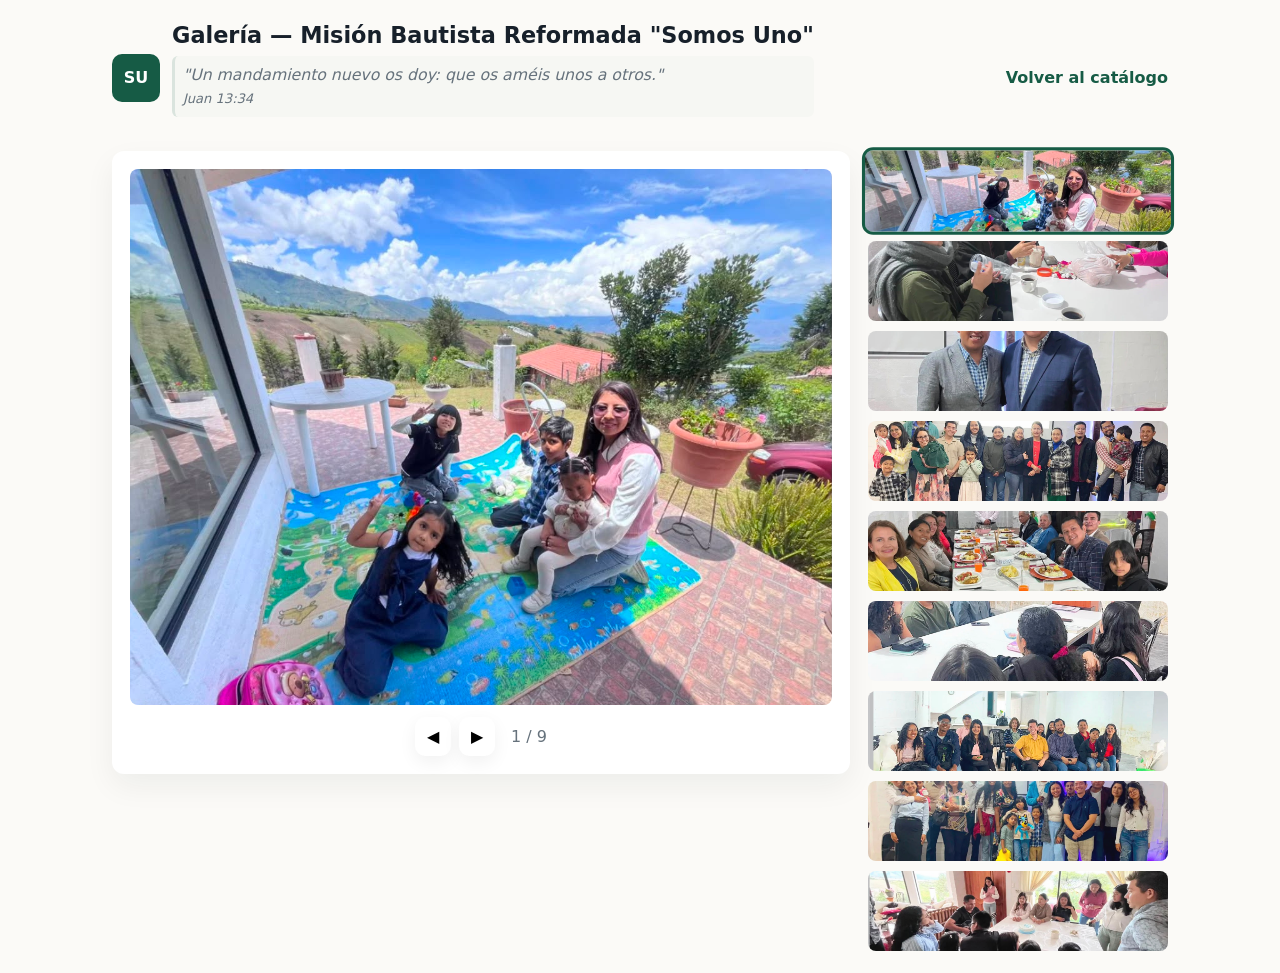
==== docs/gallery.html @ 3f71d846 "Sitio biblioteca - inicial" ====
<!doctype html>
<html lang="es">
<head>
  <meta charset="utf-8" />
  <meta name="viewport" content="width=device-width,initial-scale=1" />
  <title>Galería — Biblioteca Somos Uno</title>
  <style>
    :root{--accent:#165b45;--panel:#fff;--muted:#66727c;--ink:#17202a}
    *{box-sizing:border-box}
    body{margin:0;font-family:Inter,system-ui,Arial,Helvetica,sans-serif;background:#fbfaf7;color:var(--ink);-webkit-font-smoothing:antialiased}
    .shell{width:min(1100px,calc(100% - 32px));margin:0 auto;padding:22px}
    .header{display:flex;align-items:center;justify-content:space-between;gap:12px}
    h1{margin:0;font-size:1.4rem}
    .desc{color:var(--muted);margin-top:6px;font-size:0.95rem}

    .viewer{margin-top:18px;display:grid;grid-template-columns:1fr 300px;gap:18px;align-items:start}
    .carousel{background:var(--panel);padding:18px;border-radius:12px;box-shadow:0 12px 30px rgba(23,32,42,0.06);display:flex;flex-direction:column;align-items:center}
    .slide{width:100%;max-height:72vh;display:flex;align-items:center;justify-content:center;overflow:hidden;border-radius:8px;position:relative;min-height:260px}
    .slide img{max-width:100%;max-height:72vh;object-fit:contain;border-radius:6px;display:block;transition:opacity .28s ease,transform .28s ease}

    .controls{display:flex;gap:8px;margin-top:12px;align-items:center}
    .thumbs{display:grid;gap:10px;grid-auto-rows:80px}
    .thumbs div{width:100%;height:100%}
    .thumbs img{width:100%;height:100%;object-fit:cover;border-radius:8px;cursor:pointer;opacity:0.95;transition:transform .18s ease,opacity .18s ease}
    .thumbs img.active{outline:3px solid var(--accent);opacity:1;transform:scale(1.02)}

    .btn{border:0;background:#fff;padding:10px 12px;border-radius:10px;cursor:pointer;box-shadow:0 6px 18px rgba(0,0,0,0.06);font-size:16px}
    .btn:active{transform:translateY(1px)}
    .nav{display:flex;gap:8px}

    .message{padding:20px;color:var(--muted);text-align:center}

    @media (max-width:1000px){
      .shell{padding:16px}
      .viewer{grid-template-columns:1fr 220px;gap:12px}
      .thumbs{grid-auto-rows:68px}
      .btn{padding:9px 10px}
    }

    @media (max-width:760px){
      .viewer{grid-template-columns:1fr;gap:12px}
      .carousel{order:1}
      .thumbs{order:2;display:flex;gap:10px;overflow:auto;padding:8px 4px;grid-auto-rows:1fr}
      .thumbs div{min-width:96px;flex:0 0 96px}
      .thumbs img{height:96px}
      .controls{justify-content:space-between;width:100%}
      .btn{padding:12px 14px;font-size:18px}
      h1{font-size:1.15rem}
      .desc{font-size:0.9rem}
    }

    /* Better mid-size responsiveness */
    @media (max-width:1000px){
      .viewer{grid-template-columns:1fr 220px}
      .slide{min-height:360px}
      .thumbs{grid-auto-rows:68px}
    }

    /* Verse style */
    .verse{margin-top:8px;color:var(--muted);line-height:1.45;font-size:0.98rem;font-style:italic;border-left:3px solid rgba(22,91,69,0.12);padding-left:10px;background:rgba(22,91,69,0.02);border-radius:6px;padding:8px}

    @media (max-width:420px){
      .thumbs div{min-width:84px;flex:0 0 84px}
      .thumbs img{height:84px}
      .btn{padding:10px 12px;font-size:16px}
    }
  </style>
</head>
<body>
  <div class="shell">
    <div class="header" style="align-items:center;">
      <div style="display:flex;align-items:center;gap:12px;">
        <div style="width:48px;height:48px;border-radius:10px;background:var(--accent);color:#fff;display:grid;place-items:center;font-weight:800">SU</div>
        <div>
          <h1>Galería — Misión Bautista Reformada "Somos Uno"</h1>
          <p class="verse">"Un mandamiento nuevo os doy: que os améis unos a otros."<br><small>Juan 13:34</small></p>
        </div>
      </div>
      <div><a href="index.html" aria-label="Volver al catálogo" style="text-decoration:none;color:var(--accent);font-weight:700">Volver al catálogo</a></div>
    </div>

    <div class="viewer">
      <div class="carousel">
        <div class="slide" id="slide"><img src="" alt="Foto" id="mainImg" loading="lazy"/></div>
        <div class="controls">
          <div class="nav">
            <button id="prev" class="btn" aria-label="Anterior">◀</button>
            <button id="next" class="btn" aria-label="Siguiente">▶</button>
          </div>
          <div style="margin-left:8px;color:var(--muted)" id="count">0 / 0</div>
        </div>
      </div>

      <aside>
        <div class="thumbs" id="thumbs"></div>
      </aside>
    </div>
  </div>

  <script>
    // Enhanced gallery: probe files photo1..photo12, only include existing images
    (function(){
      const candidateCount = 12;
      const images = [];
      const thumbs = document.getElementById('thumbs');
      const mainImg = document.getElementById('mainImg');
      const count = document.getElementById('count');
      let current = 0;

      // preload probe to check existence
      function probe(src) {
        return new Promise(resolve => {
          const i = new Image();
          i.onload = () => resolve(true);
          i.onerror = () => resolve(false);
          i.src = src;
        });
      }

      async function build() {
        for (let i = 1; i <= candidateCount; i++) {
          const src = `gallery/photo${i}.jpg`;
          // probe
          // eslint-disable-next-line no-await-in-loop
          const ok = await probe(src);
          if (!ok) continue;
          images.push(src);
        }

        if (images.length === 0) {
          mainImg.src = '';
          count.textContent = '0 / 0';
          const box = document.createElement('div'); box.className = 'message'; box.textContent = 'No hay fotos disponibles.'; document.querySelector('.carousel').replaceChildren(box);
          return;
        }

        images.forEach((src, i) => {
          const d = document.createElement('div');
          const img = document.createElement('img'); img.src = src; img.alt = '';
          img.loading = 'lazy';
          img.addEventListener('click', ()=>{ current = i; update(); });
          d.appendChild(img);
          thumbs.appendChild(d);
        });

        // set initial
        current = 0;
        update();
      }

      function update(){
        mainImg.src = images[current];
        count.textContent = `${current+1} / ${images.length}`;
        Array.from(thumbs.querySelectorAll('img')).forEach((t,i)=> t.classList.toggle('active', i===current));
      }

      document.getElementById('prev').addEventListener('click', ()=>{ if (images.length===0) return; current = (current-1+images.length)%images.length; update(); });
      document.getElementById('next').addEventListener('click', ()=>{ if (images.length===0) return; current = (current+1)%images.length; update(); });

      // keyboard navigation
      document.addEventListener('keydown', e=>{ if (e.key==='ArrowLeft') document.getElementById('prev').click(); if (e.key==='ArrowRight') document.getElementById('next').click(); });

      // touch / swipe gestures for mobile & tablets
      (function addTouch() {
        const slideEl = document.getElementById('slide');
        const prevBtn = document.getElementById('prev');
        const nextBtn = document.getElementById('next');
        let startX = 0, startY = 0, startTime = 0, moved = false;

        slideEl.addEventListener('touchstart', function(e){
          const t = e.touches[0];
          startX = t.clientX; startY = t.clientY; startTime = Date.now(); moved = false;
        }, {passive:true});

        slideEl.addEventListener('touchmove', function(e){
          const t = e.touches[0];
          const dx = t.clientX - startX; const dy = t.clientY - startY;
          if (Math.abs(dx) > 10 && Math.abs(dx) > Math.abs(dy)) moved = true;
        }, {passive:true});

        slideEl.addEventListener('touchend', function(e){
          if (!moved) return;
          const t = e.changedTouches[0];
          const dx = t.clientX - startX; const dt = Date.now() - startTime;
          const absX = Math.abs(dx);
          const threshold = 50; // px
          if (absX > threshold) {
            if (dx < 0) nextBtn.click(); else prevBtn.click();
          }
        });
      })();

      // start build and accept optional ?photo=
      (async ()=>{
        await build();
        const params = new URLSearchParams(location.search);
        const p = params.get('photo');
        if (p) {
          const idx = images.indexOf(p);
          if (idx >= 0) { current = idx; update(); }
        }
      })();
    })();
  </script>
</body>
</html>
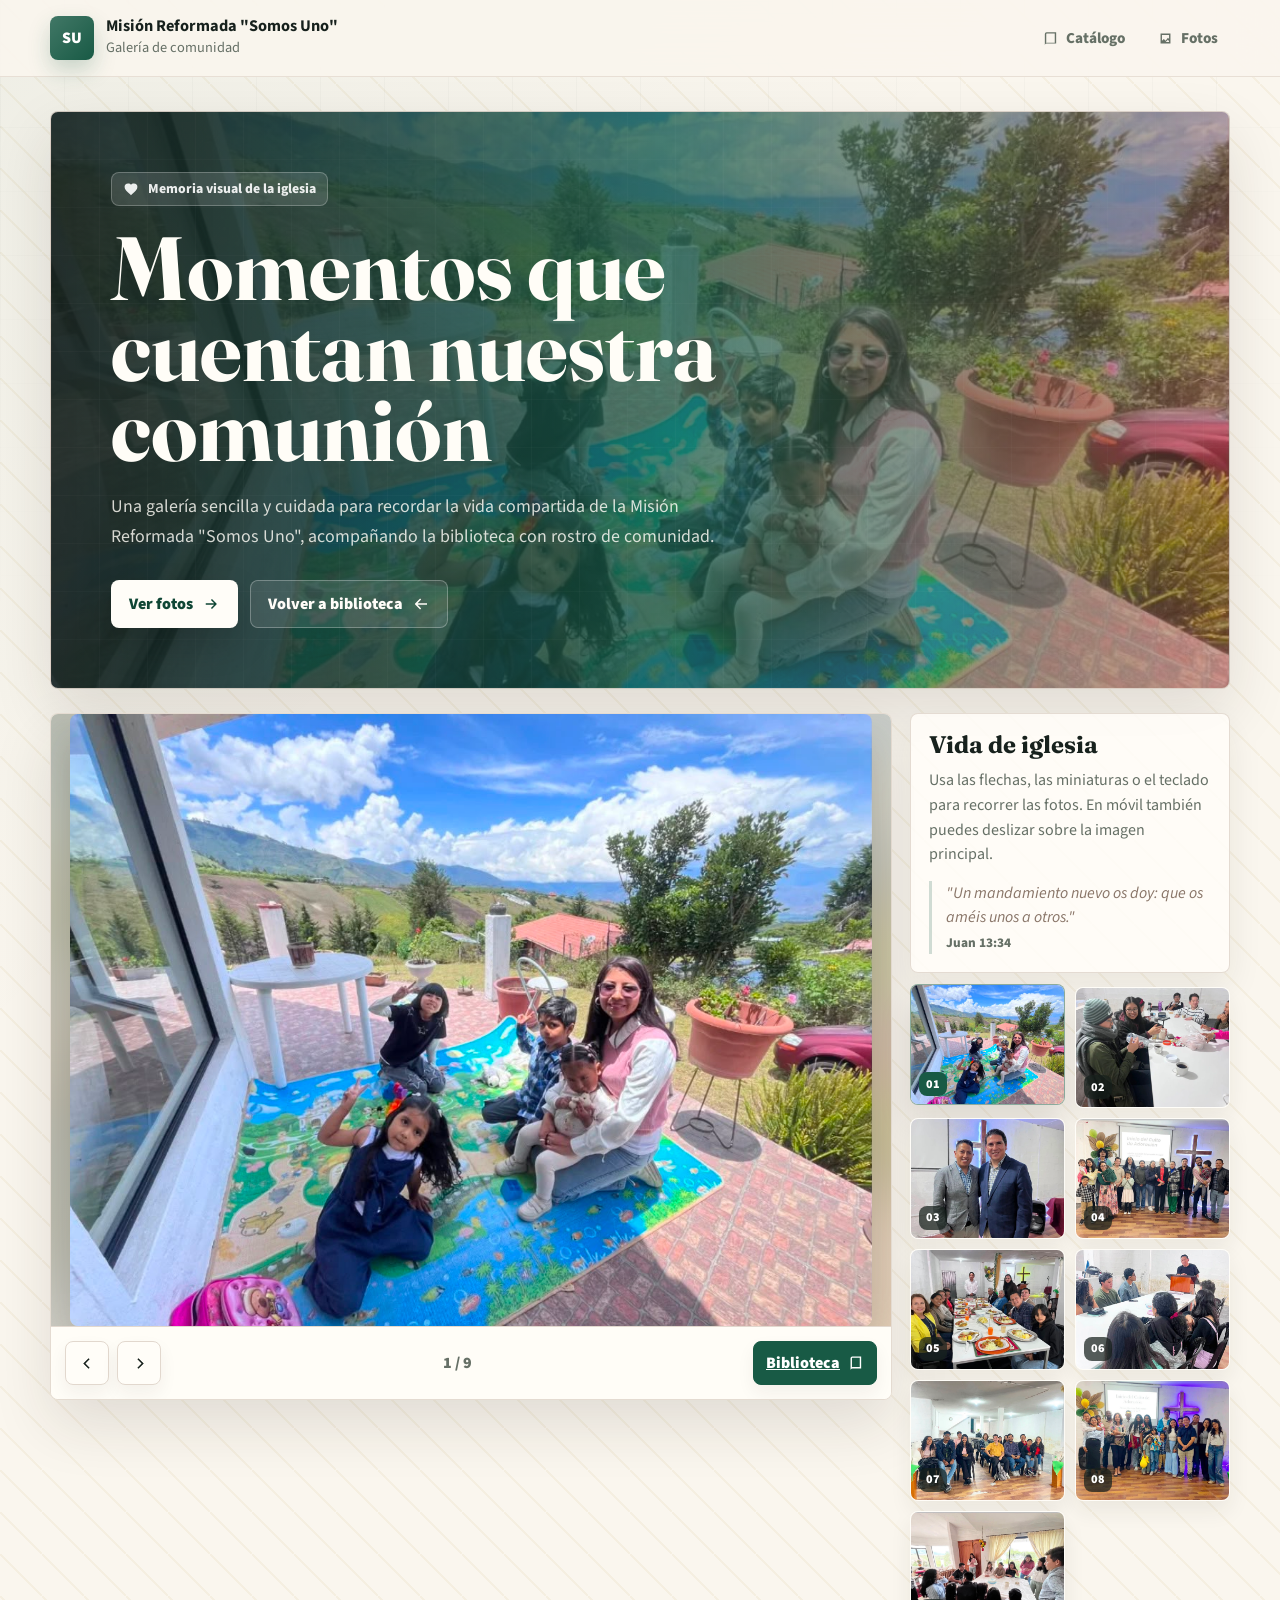
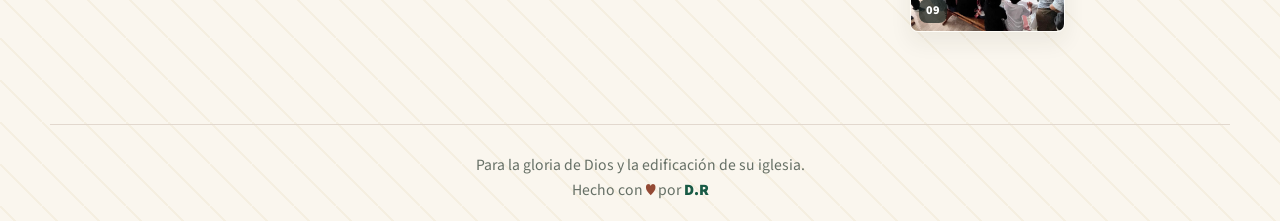
==== commit 5787dc39: "Rediseñar biblioteca y agregar nuevos libros" ====
--- a/docs/gallery.html
+++ b/docs/gallery.html
@@ -3,203 +3,893 @@
 <head>
   <meta charset="utf-8" />
   <meta name="viewport" content="width=device-width,initial-scale=1" />
-  <title>Galería — Biblioteca Somos Uno</title>
+  <title>Galería - Biblioteca Somos Uno</title>
+  <link rel="preconnect" href="https://fonts.googleapis.com" />
+  <link rel="preconnect" href="https://fonts.gstatic.com" crossorigin />
+  <link href="https://fonts.googleapis.com/css2?family=Fraunces:opsz,wght@9..144,600;9..144,750&family=Source+Sans+3:wght@400;500;600;700;800&display=swap" rel="stylesheet" />
   <style>
-    :root{--accent:#165b45;--panel:#fff;--muted:#66727c;--ink:#17202a}
-    *{box-sizing:border-box}
-    body{margin:0;font-family:Inter,system-ui,Arial,Helvetica,sans-serif;background:#fbfaf7;color:var(--ink);-webkit-font-smoothing:antialiased}
-    .shell{width:min(1100px,calc(100% - 32px));margin:0 auto;padding:22px}
-    .header{display:flex;align-items:center;justify-content:space-between;gap:12px}
-    h1{margin:0;font-size:1.4rem}
-    .desc{color:var(--muted);margin-top:6px;font-size:0.95rem}
-
-    .viewer{margin-top:18px;display:grid;grid-template-columns:1fr 300px;gap:18px;align-items:start}
-    .carousel{background:var(--panel);padding:18px;border-radius:12px;box-shadow:0 12px 30px rgba(23,32,42,0.06);display:flex;flex-direction:column;align-items:center}
-    .slide{width:100%;max-height:72vh;display:flex;align-items:center;justify-content:center;overflow:hidden;border-radius:8px;position:relative;min-height:260px}
-    .slide img{max-width:100%;max-height:72vh;object-fit:contain;border-radius:6px;display:block;transition:opacity .28s ease,transform .28s ease}
-
-    .controls{display:flex;gap:8px;margin-top:12px;align-items:center}
-    .thumbs{display:grid;gap:10px;grid-auto-rows:80px}
-    .thumbs div{width:100%;height:100%}
-    .thumbs img{width:100%;height:100%;object-fit:cover;border-radius:8px;cursor:pointer;opacity:0.95;transition:transform .18s ease,opacity .18s ease}
-    .thumbs img.active{outline:3px solid var(--accent);opacity:1;transform:scale(1.02)}
-
-    .btn{border:0;background:#fff;padding:10px 12px;border-radius:10px;cursor:pointer;box-shadow:0 6px 18px rgba(0,0,0,0.06);font-size:16px}
-    .btn:active{transform:translateY(1px)}
-    .nav{display:flex;gap:8px}
-
-    .message{padding:20px;color:var(--muted);text-align:center}
-
-    @media (max-width:1000px){
-      .shell{padding:16px}
-      .viewer{grid-template-columns:1fr 220px;gap:12px}
-      .thumbs{grid-auto-rows:68px}
-      .btn{padding:9px 10px}
-    }
-
-    @media (max-width:760px){
-      .viewer{grid-template-columns:1fr;gap:12px}
-      .carousel{order:1}
-      .thumbs{order:2;display:flex;gap:10px;overflow:auto;padding:8px 4px;grid-auto-rows:1fr}
-      .thumbs div{min-width:96px;flex:0 0 96px}
-      .thumbs img{height:96px}
-      .controls{justify-content:space-between;width:100%}
-      .btn{padding:12px 14px;font-size:18px}
-      h1{font-size:1.15rem}
-      .desc{font-size:0.9rem}
-    }
-
-    /* Better mid-size responsiveness */
-    @media (max-width:1000px){
-      .viewer{grid-template-columns:1fr 220px}
-      .slide{min-height:360px}
-      .thumbs{grid-auto-rows:68px}
-    }
-
-    /* Verse style */
-    .verse{margin-top:8px;color:var(--muted);line-height:1.45;font-size:0.98rem;font-style:italic;border-left:3px solid rgba(22,91,69,0.12);padding-left:10px;background:rgba(22,91,69,0.02);border-radius:6px;padding:8px}
-
-    @media (max-width:420px){
-      .thumbs div{min-width:84px;flex:0 0 84px}
-      .thumbs img{height:84px}
-      .btn{padding:10px 12px;font-size:16px}
+    :root {
+      color-scheme: light;
+      --ink: #17211d;
+      --muted: #667066;
+      --quiet: #8a7669;
+      --line: #e2d8ce;
+      --paper: #faf6ee;
+      --panel: #fffdf8;
+      --accent: #185a45;
+      --accent-strong: #0f4635;
+      --accent-soft: #e4f0ea;
+      --clay: #944a35;
+      --gold: #b98b36;
+      --gold-soft: #f4ead3;
+      --shadow: 0 24px 60px rgba(43, 36, 27, 0.12);
+      --shadow-soft: 0 14px 34px rgba(43, 36, 27, 0.08);
+      --radius: 8px;
+    }
+
+    * { box-sizing: border-box; }
+
+    html { scroll-behavior: smooth; }
+
+    body {
+      margin: 0;
+      min-height: 100vh;
+      font-family: "Source Sans 3", ui-sans-serif, system-ui, -apple-system, BlinkMacSystemFont, "Segoe UI", sans-serif;
+      background:
+        linear-gradient(135deg, rgba(24, 90, 69, 0.05), transparent 34%),
+        linear-gradient(45deg, transparent 0 48%, rgba(185, 139, 54, 0.07) 48% 52%, transparent 52%),
+        var(--paper);
+      background-size: auto, 42px 42px, auto;
+      color: var(--ink);
+      -webkit-font-smoothing: antialiased;
+      text-rendering: optimizeLegibility;
+    }
+
+    body::before {
+      content: "";
+      position: fixed;
+      inset: 0;
+      pointer-events: none;
+      background:
+        linear-gradient(90deg, rgba(23, 33, 29, 0.035) 1px, transparent 1px),
+        linear-gradient(0deg, rgba(23, 33, 29, 0.025) 1px, transparent 1px);
+      background-size: 64px 64px;
+      mask-image: linear-gradient(to bottom, rgba(0, 0, 0, 0.78), transparent 72%);
+    }
+
+    a { color: inherit; }
+
+    button {
+      font: inherit;
+      cursor: pointer;
+    }
+
+    :focus-visible {
+      outline: 3px solid rgba(185, 139, 54, 0.38);
+      outline-offset: 3px;
+    }
+
+    .shell {
+      width: min(1180px, calc(100% - 32px));
+      margin: 0 auto;
+    }
+
+    .topbar {
+      position: sticky;
+      top: 0;
+      z-index: 30;
+      border-bottom: 1px solid rgba(226, 216, 206, 0.76);
+      background: rgba(250, 246, 238, 0.9);
+      backdrop-filter: blur(18px);
+    }
+
+    .topbar .shell {
+      min-height: 76px;
+      display: flex;
+      align-items: center;
+      justify-content: space-between;
+      gap: 22px;
+    }
+
+    .brand {
+      display: flex;
+      align-items: center;
+      gap: 12px;
+      min-width: 0;
+      text-decoration: none;
+    }
+
+    .mark {
+      width: 44px;
+      height: 44px;
+      border-radius: var(--radius);
+      display: grid;
+      place-items: center;
+      background:
+        linear-gradient(135deg, rgba(255, 255, 255, 0.18), transparent),
+        var(--accent);
+      color: #fff;
+      font-weight: 900;
+      box-shadow: 0 10px 22px rgba(24, 90, 69, 0.22);
+      flex: 0 0 auto;
+    }
+
+    .brand strong {
+      display: block;
+      font-size: 1.02rem;
+      line-height: 1.05;
+      letter-spacing: 0;
+    }
+
+    .brand span {
+      color: var(--muted);
+      display: block;
+      font-size: 0.9rem;
+      margin-top: 2px;
+    }
+
+    .nav {
+      display: flex;
+      align-items: center;
+      gap: 8px;
+      color: var(--muted);
+      font-weight: 800;
+      font-size: 0.95rem;
+    }
+
+    .nav a {
+      min-height: 40px;
+      display: inline-flex;
+      align-items: center;
+      gap: 7px;
+      padding: 0 12px;
+      border-radius: var(--radius);
+      text-decoration: none;
+      transition: background 180ms ease, color 180ms ease, transform 180ms ease;
+    }
+
+    .nav a:hover {
+      background: rgba(24, 90, 69, 0.09);
+      color: var(--accent);
+      transform: translateY(-1px);
+    }
+
+    main {
+      padding: 34px 0 62px;
+    }
+
+    h1,
+    h2,
+    h3 {
+      font-family: "Fraunces", Georgia, serif;
+      letter-spacing: 0;
+    }
+
+    .hero {
+      position: relative;
+      overflow: hidden;
+      min-height: 480px;
+      display: grid;
+      align-items: end;
+      border: 1px solid rgba(226, 216, 206, 0.9);
+      border-radius: var(--radius);
+      background:
+        linear-gradient(90deg, rgba(23, 33, 29, 0.9), rgba(24, 90, 69, 0.76) 52%, rgba(148, 74, 53, 0.44)),
+        url("gallery/photo1.jpg");
+      background-size: cover;
+      background-position: center;
+      box-shadow: var(--shadow);
+      isolation: isolate;
+    }
+
+    .hero::before {
+      content: "";
+      position: absolute;
+      inset: 0;
+      background:
+        linear-gradient(90deg, rgba(255, 255, 255, 0.08) 1px, transparent 1px),
+        linear-gradient(0deg, rgba(255, 255, 255, 0.07) 1px, transparent 1px);
+      background-size: 48px 48px;
+      opacity: 0.32;
+      z-index: -1;
+    }
+
+    .hero-copy {
+      width: min(760px, 100%);
+      padding: clamp(28px, 6vw, 60px);
+      color: #fffdf7;
+    }
+
+    .eyebrow {
+      width: fit-content;
+      display: inline-flex;
+      align-items: center;
+      gap: 9px;
+      min-height: 34px;
+      padding: 0 11px;
+      border: 1px solid rgba(255, 255, 255, 0.24);
+      border-radius: var(--radius);
+      background: rgba(255, 255, 255, 0.12);
+      color: rgba(255, 255, 255, 0.9);
+      font-size: 0.86rem;
+      font-weight: 800;
+    }
+
+    h1 {
+      margin: 22px 0 0;
+      font-size: clamp(2.8rem, 7vw, 6.15rem);
+      line-height: 0.9;
+      max-width: 710px;
+    }
+
+    .hero-copy p {
+      margin: 22px 0 0;
+      max-width: 650px;
+      color: rgba(255, 253, 247, 0.82);
+      line-height: 1.68;
+      font-size: 1.12rem;
+    }
+
+    .hero-actions {
+      display: flex;
+      flex-wrap: wrap;
+      gap: 12px;
+      margin-top: 28px;
+    }
+
+    .button {
+      min-height: 48px;
+      display: inline-flex;
+      align-items: center;
+      justify-content: center;
+      gap: 9px;
+      border: 1px solid transparent;
+      border-radius: var(--radius);
+      padding: 0 17px;
+      text-decoration: none;
+      font-weight: 900;
+      transition: transform 180ms ease, box-shadow 180ms ease, background 180ms ease;
+    }
+
+    .button.primary {
+      background: #fffdf8;
+      color: var(--accent-strong);
+      box-shadow: 0 16px 34px rgba(0, 0, 0, 0.18);
+    }
+
+    .button.secondary {
+      border-color: rgba(255, 255, 255, 0.28);
+      background: rgba(255, 255, 255, 0.1);
+      color: #fffdf8;
+    }
+
+    .button:hover {
+      transform: translateY(-2px);
+    }
+
+    .viewer {
+      display: grid;
+      grid-template-columns: minmax(0, 1fr) 320px;
+      gap: 18px;
+      align-items: start;
+      margin-top: 24px;
+    }
+
+    .stage {
+      overflow: hidden;
+      border: 1px solid rgba(226, 216, 206, 0.9);
+      border-radius: var(--radius);
+      background: rgba(255, 253, 248, 0.88);
+      box-shadow: var(--shadow);
+    }
+
+    .slide {
+      position: relative;
+      min-height: clamp(320px, 68vh, 720px);
+      display: grid;
+      place-items: center;
+      overflow: hidden;
+      background:
+        linear-gradient(135deg, rgba(24, 90, 69, 0.14), rgba(185, 139, 54, 0.16)),
+        #efe4d2;
+    }
+
+    .slide::before {
+      content: "";
+      position: absolute;
+      inset: 0;
+      background-image: var(--active-image);
+      background-size: cover;
+      background-position: center;
+      filter: blur(28px);
+      transform: scale(1.12);
+      opacity: 0.24;
+    }
+
+    .slide img {
+      position: relative;
+      z-index: 1;
+      display: block;
+      max-width: min(100%, 1080px);
+      max-height: clamp(320px, 68vh, 720px);
+      width: auto;
+      height: auto;
+      object-fit: contain;
+      border-radius: var(--radius);
+      box-shadow: 0 22px 48px rgba(43, 36, 27, 0.24);
+      transition: opacity 220ms ease, transform 220ms ease;
+    }
+
+    .slide.is-changing img {
+      opacity: 0;
+      transform: translateY(8px) scale(0.985);
+    }
+
+    .stage-footer {
+      display: flex;
+      align-items: center;
+      justify-content: space-between;
+      gap: 14px;
+      padding: 14px;
+      border-top: 1px solid var(--line);
+      background: rgba(255, 253, 248, 0.96);
+    }
+
+    .controls {
+      display: flex;
+      align-items: center;
+      gap: 8px;
+    }
+
+    .btn {
+      min-width: 44px;
+      min-height: 44px;
+      display: inline-flex;
+      align-items: center;
+      justify-content: center;
+      border: 1px solid var(--line);
+      border-radius: var(--radius);
+      background: var(--panel);
+      color: var(--ink);
+      box-shadow: 0 8px 18px rgba(43, 36, 27, 0.06);
+      transition: transform 160ms ease, border-color 160ms ease, color 160ms ease, background 160ms ease;
+    }
+
+    .btn:hover {
+      transform: translateY(-1px);
+      border-color: rgba(24, 90, 69, 0.4);
+      color: var(--accent);
+      background: var(--accent-soft);
+    }
+
+    .btn.primary {
+      min-width: 112px;
+      gap: 7px;
+      padding: 0 12px;
+      background: var(--accent);
+      color: #fff;
+      border-color: var(--accent);
+      font-weight: 900;
+    }
+
+    .btn.primary:hover {
+      background: var(--accent-strong);
+      color: #fff;
+    }
+
+    .count {
+      color: var(--muted);
+      font-weight: 900;
+      white-space: nowrap;
+    }
+
+    .side {
+      display: grid;
+      gap: 14px;
+    }
+
+    .panel {
+      border: 1px solid rgba(226, 216, 206, 0.9);
+      border-radius: var(--radius);
+      background: rgba(255, 253, 248, 0.86);
+      padding: 18px;
+      box-shadow: var(--shadow-soft);
+    }
+
+    .panel h2 {
+      margin: 0;
+      font-size: 1.5rem;
+      line-height: 1.08;
+    }
+
+    .panel p {
+      margin: 10px 0 0;
+      color: var(--muted);
+      line-height: 1.55;
+    }
+
+    .verse {
+      margin-top: 14px;
+      padding-left: 14px;
+      border-left: 3px solid rgba(24, 90, 69, 0.2);
+      color: var(--quiet);
+      font-style: italic;
+      line-height: 1.5;
+    }
+
+    .verse small {
+      display: inline-block;
+      margin-top: 4px;
+      color: var(--muted);
+      font-style: normal;
+      font-weight: 800;
+    }
+
+    .thumbs {
+      display: grid;
+      grid-template-columns: repeat(2, minmax(0, 1fr));
+      gap: 10px;
+    }
+
+    .thumb {
+      position: relative;
+      overflow: hidden;
+      aspect-ratio: 1 / 0.78;
+      border: 1px solid transparent;
+      border-radius: var(--radius);
+      background: var(--panel);
+      padding: 0;
+      box-shadow: 0 10px 22px rgba(43, 36, 27, 0.07);
+      transition: transform 180ms ease, border-color 180ms ease, box-shadow 180ms ease;
+    }
+
+    .thumb img {
+      width: 100%;
+      height: 100%;
+      display: block;
+      object-fit: cover;
+      filter: saturate(0.95);
+      transition: transform 220ms ease, filter 220ms ease;
+    }
+
+    .thumb::after {
+      content: attr(data-index);
+      position: absolute;
+      left: 8px;
+      bottom: 8px;
+      min-width: 28px;
+      height: 24px;
+      display: grid;
+      place-items: center;
+      border-radius: var(--radius);
+      background: rgba(23, 33, 29, 0.72);
+      color: #fff;
+      font-size: 0.76rem;
+      font-weight: 900;
+    }
+
+    .thumb:hover,
+    .thumb.is-active {
+      transform: translateY(-3px);
+      border-color: rgba(24, 90, 69, 0.5);
+      box-shadow: 0 18px 32px rgba(43, 36, 27, 0.14);
+    }
+
+    .thumb:hover img,
+    .thumb.is-active img {
+      filter: saturate(1.08);
+      transform: scale(1.045);
+    }
+
+    .thumb.is-active::after {
+      background: var(--accent);
+    }
+
+    .message {
+      width: min(620px, calc(100% - 28px));
+      margin: 28px auto;
+      border: 1px dashed rgba(148, 74, 53, 0.36);
+      border-radius: var(--radius);
+      padding: 30px;
+      color: var(--muted);
+      background: rgba(255, 253, 248, 0.88);
+      text-align: center;
+      line-height: 1.55;
+    }
+
+    .site-footer {
+      margin-top: 30px;
+      border-top: 1px solid var(--line);
+      color: var(--muted);
+      padding: 28px 0 18px;
+      text-align: center;
+      line-height: 1.6;
+      font-size: 0.98rem;
+    }
+
+    .site-footer strong {
+      color: var(--accent);
+      font-weight: 900;
+    }
+
+    .footer-heart {
+      color: var(--clay);
+      font-weight: 900;
+    }
+
+    .reveal {
+      opacity: 0;
+      transform: translateY(18px);
+      transition: opacity 600ms ease, transform 600ms ease;
+    }
+
+    .reveal.is-visible {
+      opacity: 1;
+      transform: translateY(0);
+    }
+
+    @media (prefers-reduced-motion: reduce) {
+      *,
+      *::before,
+      *::after {
+        scroll-behavior: auto !important;
+        animation-duration: 0.01ms !important;
+        animation-iteration-count: 1 !important;
+        transition-duration: 0.01ms !important;
+      }
+
+      .reveal {
+        opacity: 1;
+        transform: none;
+      }
+    }
+
+    @media (max-width: 980px) {
+      .viewer {
+        grid-template-columns: 1fr;
+      }
+
+      .side {
+        grid-template-columns: minmax(0, 0.8fr) minmax(0, 1.2fr);
+      }
+
+      .thumbs {
+        grid-template-columns: repeat(3, minmax(0, 1fr));
+      }
+    }
+
+    @media (max-width: 760px) {
+      .shell {
+        width: min(100% - 24px, 1180px);
+      }
+
+      .topbar .shell {
+        align-items: flex-start;
+        flex-direction: column;
+        padding: 13px 0;
+        gap: 12px;
+      }
+
+      .nav {
+        width: 100%;
+        overflow-x: auto;
+        padding-bottom: 2px;
+      }
+
+      .nav a {
+        flex: 0 0 auto;
+      }
+
+      main {
+        padding-top: 18px;
+      }
+
+      .hero {
+        min-height: 420px;
+      }
+
+      .hero-copy {
+        padding: 28px 20px;
+      }
+
+      h1 {
+        max-width: 10ch;
+      }
+
+      .hero-actions,
+      .stage-footer,
+      .side {
+        align-items: stretch;
+        grid-template-columns: 1fr;
+      }
+
+      .button,
+      .btn.primary {
+        width: 100%;
+      }
+
+      .stage-footer {
+        flex-direction: column;
+      }
+
+      .controls {
+        width: 100%;
+        justify-content: space-between;
+      }
+
+      .count {
+        width: 100%;
+        text-align: center;
+      }
+
+      .thumbs {
+        display: flex;
+        overflow-x: auto;
+        padding: 3px 2px 12px;
+        scrollbar-width: thin;
+      }
+
+      .thumb {
+        flex: 0 0 116px;
+      }
+
+      .slide,
+      .slide img {
+        min-height: 320px;
+        max-height: 66vh;
+      }
+    }
+
+    @media (max-width: 420px) {
+      .brand strong {
+        font-size: 0.95rem;
+      }
+
+      .brand span {
+        font-size: 0.84rem;
+      }
+
+      .hero-copy p {
+        font-size: 1rem;
+      }
     }
   </style>
 </head>
 <body>
-  <div class="shell">
-    <div class="header" style="align-items:center;">
-      <div style="display:flex;align-items:center;gap:12px;">
-        <div style="width:48px;height:48px;border-radius:10px;background:var(--accent);color:#fff;display:grid;place-items:center;font-weight:800">SU</div>
+  <header class="topbar">
+    <div class="shell">
+      <a class="brand" href="index.html" aria-label="Volver a Biblioteca Somos Uno">
+        <div class="mark">SU</div>
         <div>
-          <h1>Galería — Misión Bautista Reformada "Somos Uno"</h1>
-          <p class="verse">"Un mandamiento nuevo os doy: que os améis unos a otros."<br><small>Juan 13:34</small></p>
+          <strong>Misión Reformada "Somos Uno"</strong>
+          <span>Galería de comunidad</span>
+        </div>
+      </a>
+      <nav class="nav" aria-label="Navegación principal">
+        <a href="index.html">
+          <svg width="17" height="17" viewBox="0 0 24 24" aria-hidden="true"><path fill="currentColor" d="M4 5.5A2.5 2.5 0 0 1 6.5 3H20v16H6.5A2.5 2.5 0 0 0 4 21.5v-16Zm2.5-.5a.5.5 0 0 0-.5.5v13c.2 0 .3-.5.5-.5H18V5H6.5Z"/></svg>
+          Catálogo
+        </a>
+        <a href="#galeria">
+          <svg width="17" height="17" viewBox="0 0 24 24" aria-hidden="true"><path fill="currentColor" d="M5 5h14v14H5V5Zm2 2v8.2l2.6-2.6 2.5 2.5 3.4-4.1L17 12.8V7H7Zm10 10v-1.1l-1.6-2-3.2 3.1H17Z"/></svg>
+          Fotos
+        </a>
+      </nav>
+    </div>
+  </header>
+
+  <main class="shell">
+    <section class="hero reveal" aria-labelledby="gallery-title">
+      <div class="hero-copy">
+        <span class="eyebrow">
+          <svg width="16" height="16" viewBox="0 0 24 24" aria-hidden="true"><path fill="currentColor" d="M12 21.4 10.6 20C5.6 15.5 2.4 12.6 2.4 8.9A5.3 5.3 0 0 1 7.7 3.6c1.8 0 3.5.8 4.3 2.1.8-1.3 2.5-2.1 4.3-2.1a5.3 5.3 0 0 1 5.3 5.3c0 3.7-3.2 6.6-8.2 11.1L12 21.4Z"/></svg>
+          Memoria visual de la iglesia
+        </span>
+        <h1 id="gallery-title">Momentos que cuentan nuestra comunión</h1>
+        <p>Una galería sencilla y cuidada para recordar la vida compartida de la Misión Reformada "Somos Uno", acompañando la biblioteca con rostro de comunidad.</p>
+        <div class="hero-actions">
+          <a class="button primary" href="#galeria">
+            Ver fotos
+            <svg width="18" height="18" viewBox="0 0 24 24" aria-hidden="true"><path fill="currentColor" d="m13.3 5.3 6 6a1 1 0 0 1 0 1.4l-6 6-1.4-1.4 4.3-4.3H5v-2h11.2l-4.3-4.3 1.4-1.4Z"/></svg>
+          </a>
+          <a class="button secondary" href="index.html">
+            Volver a biblioteca
+            <svg width="18" height="18" viewBox="0 0 24 24" aria-hidden="true"><path fill="currentColor" d="M10.8 19.3 4.2 12.7a1 1 0 0 1 0-1.4l6.6-6.6 1.4 1.4L7.4 11H20v2H7.4l4.8 4.9-1.4 1.4Z"/></svg>
+          </a>
         </div>
       </div>
-      <div><a href="index.html" aria-label="Volver al catálogo" style="text-decoration:none;color:var(--accent);font-weight:700">Volver al catálogo</a></div>
-    </div>
-
-    <div class="viewer">
-      <div class="carousel">
-        <div class="slide" id="slide"><img src="" alt="Foto" id="mainImg" loading="lazy"/></div>
-        <div class="controls">
-          <div class="nav">
-            <button id="prev" class="btn" aria-label="Anterior">◀</button>
-            <button id="next" class="btn" aria-label="Siguiente">▶</button>
+    </section>
+
+    <section id="galeria" class="viewer reveal" aria-label="Galería de la Misión Reformada Somos Uno">
+      <div class="stage">
+        <div class="slide" id="slide">
+          <img src="" alt="Foto de la comunidad" id="mainImg" loading="lazy" />
+        </div>
+        <div class="stage-footer">
+          <div class="controls" aria-label="Controles de galería">
+            <button id="prev" class="btn" type="button" aria-label="Foto anterior">
+              <svg width="19" height="19" viewBox="0 0 24 24" aria-hidden="true"><path fill="currentColor" d="m14.7 6.7-1.4-1.4L6.6 12l6.7 6.7 1.4-1.4L9.4 12l5.3-5.3Z"/></svg>
+            </button>
+            <button id="next" class="btn" type="button" aria-label="Foto siguiente">
+              <svg width="19" height="19" viewBox="0 0 24 24" aria-hidden="true"><path fill="currentColor" d="m9.3 17.3 1.4 1.4 6.7-6.7-6.7-6.7-1.4 1.4 5.3 5.3-5.3 5.3Z"/></svg>
+            </button>
           </div>
-          <div style="margin-left:8px;color:var(--muted)" id="count">0 / 0</div>
+          <div id="count" class="count">0 / 0</div>
+          <a class="btn primary" href="index.html">
+            Biblioteca
+            <svg width="17" height="17" viewBox="0 0 24 24" aria-hidden="true"><path fill="currentColor" d="M5 4.5A2.5 2.5 0 0 1 7.5 2H20v17H7.5A2.5 2.5 0 0 0 5 21.5v-17Zm2.5-.5a.5.5 0 0 0-.5.5v13c.2 0 .3-.5.5-.5H18V4H7.5Z"/></svg>
+          </a>
         </div>
       </div>
 
-      <aside>
-        <div class="thumbs" id="thumbs"></div>
+      <aside class="side">
+        <div class="panel">
+          <h2>Vida de iglesia</h2>
+          <p>Usa las flechas, las miniaturas o el teclado para recorrer las fotos. En móvil también puedes deslizar sobre la imagen principal.</p>
+          <div class="verse">"Un mandamiento nuevo os doy: que os améis unos a otros."<br><small>Juan 13:34</small></div>
+        </div>
+        <div id="thumbs" class="thumbs" aria-label="Miniaturas de la galería"></div>
       </aside>
-    </div>
-  </div>
+    </section>
+  </main>
+
+  <footer class="shell site-footer">
+    Para la gloria de Dios y la edificación de su iglesia.
+    <br />
+    Hecho con <span class="footer-heart" aria-label="amor">♥</span> por <strong>D.R</strong>
+  </footer>
 
   <script>
-    // Enhanced gallery: probe files photo1..photo12, only include existing images
     (function(){
       const candidateCount = 12;
       const images = [];
       const thumbs = document.getElementById('thumbs');
       const mainImg = document.getElementById('mainImg');
+      const slide = document.getElementById('slide');
       const count = document.getElementById('count');
+      const prev = document.getElementById('prev');
+      const next = document.getElementById('next');
       let current = 0;
 
-      // preload probe to check existence
       function probe(src) {
         return new Promise(resolve => {
-          const i = new Image();
-          i.onload = () => resolve(true);
-          i.onerror = () => resolve(false);
-          i.src = src;
+          const image = new Image();
+          image.onload = () => resolve(true);
+          image.onerror = () => resolve(false);
+          image.src = src;
         });
+      }
+
+      function pad(value) {
+        return String(value).padStart(2, '0');
       }
 
       async function build() {
         for (let i = 1; i <= candidateCount; i++) {
           const src = `gallery/photo${i}.jpg`;
-          // probe
-          // eslint-disable-next-line no-await-in-loop
           const ok = await probe(src);
-          if (!ok) continue;
-          images.push(src);
+          if (ok) images.push(src);
         }
 
         if (images.length === 0) {
-          mainImg.src = '';
           count.textContent = '0 / 0';
-          const box = document.createElement('div'); box.className = 'message'; box.textContent = 'No hay fotos disponibles.'; document.querySelector('.carousel').replaceChildren(box);
+          document.querySelector('.stage').replaceChildren(createMessage('No hay fotos disponibles todavía.'));
+          thumbs.replaceChildren();
           return;
         }
 
-        images.forEach((src, i) => {
-          const d = document.createElement('div');
-          const img = document.createElement('img'); img.src = src; img.alt = '';
-          img.loading = 'lazy';
-          img.addEventListener('click', ()=>{ current = i; update(); });
-          d.appendChild(img);
-          thumbs.appendChild(d);
+        images.forEach((src, index) => {
+          const button = document.createElement('button');
+          button.type = 'button';
+          button.className = 'thumb';
+          button.dataset.index = pad(index + 1);
+          button.setAttribute('aria-label', `Ver foto ${index + 1}`);
+
+          const image = document.createElement('img');
+          image.src = src;
+          image.alt = '';
+          image.loading = 'lazy';
+
+          button.appendChild(image);
+          button.addEventListener('click', () => {
+            current = index;
+            update();
+          });
+          thumbs.appendChild(button);
         });
 
-        // set initial
-        current = 0;
+        const params = new URLSearchParams(location.search);
+        const requestedPhoto = params.get('photo');
+        const requestedIndex = requestedPhoto ? images.indexOf(requestedPhoto) : -1;
+        current = requestedIndex >= 0 ? requestedIndex : 0;
+        update(true);
+      }
+
+      function createMessage(text) {
+        const box = document.createElement('div');
+        box.className = 'message';
+        box.textContent = text;
+        return box;
+      }
+
+      function update(skipAnimation) {
+        if (!images.length) return;
+        const src = images[current];
+        slide.style.setProperty('--active-image', `url("${src}")`);
+        if (!skipAnimation) slide.classList.add('is-changing');
+
+        window.setTimeout(() => {
+          mainImg.src = src;
+          mainImg.alt = `Foto ${current + 1} de la comunidad Somos Uno`;
+          count.textContent = `${current + 1} / ${images.length}`;
+
+          Array.from(thumbs.querySelectorAll('.thumb')).forEach((thumb, index) => {
+            const active = index === current;
+            thumb.classList.toggle('is-active', active);
+            thumb.setAttribute('aria-current', active ? 'true' : 'false');
+          });
+
+          slide.classList.remove('is-changing');
+        }, skipAnimation ? 0 : 120);
+      }
+
+      function go(direction) {
+        if (!images.length) return;
+        current = (current + direction + images.length) % images.length;
         update();
       }
 
-      function update(){
-        mainImg.src = images[current];
-        count.textContent = `${current+1} / ${images.length}`;
-        Array.from(thumbs.querySelectorAll('img')).forEach((t,i)=> t.classList.toggle('active', i===current));
-      }
-
-      document.getElementById('prev').addEventListener('click', ()=>{ if (images.length===0) return; current = (current-1+images.length)%images.length; update(); });
-      document.getElementById('next').addEventListener('click', ()=>{ if (images.length===0) return; current = (current+1)%images.length; update(); });
-
-      // keyboard navigation
-      document.addEventListener('keydown', e=>{ if (e.key==='ArrowLeft') document.getElementById('prev').click(); if (e.key==='ArrowRight') document.getElementById('next').click(); });
-
-      // touch / swipe gestures for mobile & tablets
+      prev.addEventListener('click', () => go(-1));
+      next.addEventListener('click', () => go(1));
+
+      document.addEventListener('keydown', event => {
+        if (event.key === 'ArrowLeft') go(-1);
+        if (event.key === 'ArrowRight') go(1);
+      });
+
       (function addTouch() {
-        const slideEl = document.getElementById('slide');
-        const prevBtn = document.getElementById('prev');
-        const nextBtn = document.getElementById('next');
-        let startX = 0, startY = 0, startTime = 0, moved = false;
-
-        slideEl.addEventListener('touchstart', function(e){
-          const t = e.touches[0];
-          startX = t.clientX; startY = t.clientY; startTime = Date.now(); moved = false;
-        }, {passive:true});
-
-        slideEl.addEventListener('touchmove', function(e){
-          const t = e.touches[0];
-          const dx = t.clientX - startX; const dy = t.clientY - startY;
+        let startX = 0;
+        let startY = 0;
+        let moved = false;
+
+        slide.addEventListener('touchstart', event => {
+          const touch = event.touches[0];
+          startX = touch.clientX;
+          startY = touch.clientY;
+          moved = false;
+        }, { passive: true });
+
+        slide.addEventListener('touchmove', event => {
+          const touch = event.touches[0];
+          const dx = touch.clientX - startX;
+          const dy = touch.clientY - startY;
           if (Math.abs(dx) > 10 && Math.abs(dx) > Math.abs(dy)) moved = true;
-        }, {passive:true});
-
-        slideEl.addEventListener('touchend', function(e){
+        }, { passive: true });
+
+        slide.addEventListener('touchend', event => {
           if (!moved) return;
-          const t = e.changedTouches[0];
-          const dx = t.clientX - startX; const dt = Date.now() - startTime;
-          const absX = Math.abs(dx);
-          const threshold = 50; // px
-          if (absX > threshold) {
-            if (dx < 0) nextBtn.click(); else prevBtn.click();
-          }
+          const touch = event.changedTouches[0];
+          const dx = touch.clientX - startX;
+          if (Math.abs(dx) > 50) go(dx < 0 ? 1 : -1);
         });
       })();
 
-      // start build and accept optional ?photo=
-      (async ()=>{
-        await build();
-        const params = new URLSearchParams(location.search);
-        const p = params.get('photo');
-        if (p) {
-          const idx = images.indexOf(p);
-          if (idx >= 0) { current = idx; update(); }
-        }
-      })();
+      const revealObserver = 'IntersectionObserver' in window
+        ? new IntersectionObserver((entries, observer) => {
+          for (const entry of entries) {
+            if (!entry.isIntersecting) continue;
+            entry.target.classList.add('is-visible');
+            observer.unobserve(entry.target);
+          }
+        }, { threshold: 0.12, rootMargin: '0px 0px -40px 0px' })
+        : null;
+
+      document.querySelectorAll('.reveal').forEach(element => {
+        if (revealObserver) revealObserver.observe(element);
+        else element.classList.add('is-visible');
+      });
+
+      build();
     })();
   </script>
 </body>
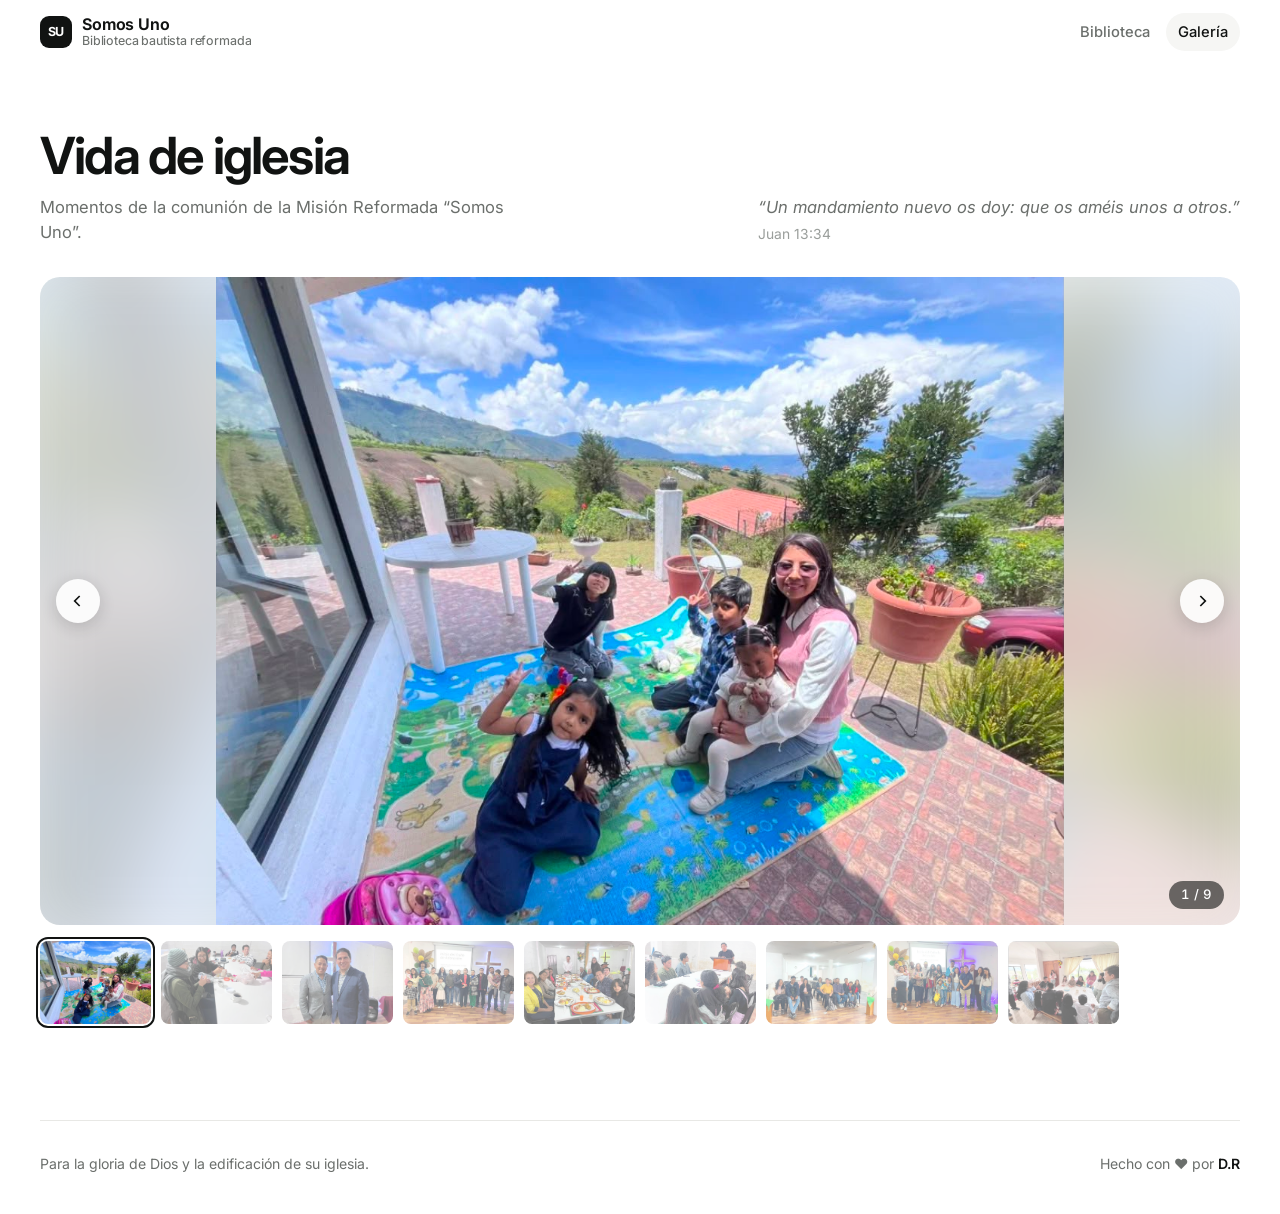
==== commit c9211621: "Rediseño claro minimalista y descarga de libros - Nuevo estilo compartido (docs/styles.css) para ini" ====
--- a/docs/gallery.html
+++ b/docs/gallery.html
@@ -3,778 +3,218 @@
 <head>
   <meta charset="utf-8" />
   <meta name="viewport" content="width=device-width,initial-scale=1" />
-  <title>Galería - Biblioteca Somos Uno</title>
+  <title>Galería · Biblioteca Somos Uno</title>
   <link rel="preconnect" href="https://fonts.googleapis.com" />
   <link rel="preconnect" href="https://fonts.gstatic.com" crossorigin />
-  <link href="https://fonts.googleapis.com/css2?family=Fraunces:opsz,wght@9..144,600;9..144,750&family=Source+Sans+3:wght@400;500;600;700;800&display=swap" rel="stylesheet" />
+  <link href="https://fonts.googleapis.com/css2?family=Inter:wght@400;450;500;550;600;650;700&display=swap" rel="stylesheet" />
+  <link rel="stylesheet" href="styles.css" />
   <style>
-    :root {
-      color-scheme: light;
-      --ink: #17211d;
-      --muted: #667066;
-      --quiet: #8a7669;
-      --line: #e2d8ce;
-      --paper: #faf6ee;
-      --panel: #fffdf8;
-      --accent: #185a45;
-      --accent-strong: #0f4635;
-      --accent-soft: #e4f0ea;
-      --clay: #944a35;
-      --gold: #b98b36;
-      --gold-soft: #f4ead3;
-      --shadow: 0 24px 60px rgba(43, 36, 27, 0.12);
-      --shadow-soft: 0 14px 34px rgba(43, 36, 27, 0.08);
-      --radius: 8px;
-    }
-
-    * { box-sizing: border-box; }
-
-    html { scroll-behavior: smooth; }
-
-    body {
+    .head {
+      padding: 64px 0 32px;
+      display: flex;
+      align-items: end;
+      justify-content: space-between;
+      gap: 24px;
+      flex-wrap: wrap;
+    }
+
+    .head h1 {
       margin: 0;
-      min-height: 100vh;
-      font-family: "Source Sans 3", ui-sans-serif, system-ui, -apple-system, BlinkMacSystemFont, "Segoe UI", sans-serif;
-      background:
-        linear-gradient(135deg, rgba(24, 90, 69, 0.05), transparent 34%),
-        linear-gradient(45deg, transparent 0 48%, rgba(185, 139, 54, 0.07) 48% 52%, transparent 52%),
-        var(--paper);
-      background-size: auto, 42px 42px, auto;
-      color: var(--ink);
-      -webkit-font-smoothing: antialiased;
-      text-rendering: optimizeLegibility;
-    }
-
-    body::before {
-      content: "";
-      position: fixed;
-      inset: 0;
-      pointer-events: none;
-      background:
-        linear-gradient(90deg, rgba(23, 33, 29, 0.035) 1px, transparent 1px),
-        linear-gradient(0deg, rgba(23, 33, 29, 0.025) 1px, transparent 1px);
-      background-size: 64px 64px;
-      mask-image: linear-gradient(to bottom, rgba(0, 0, 0, 0.78), transparent 72%);
-    }
-
-    a { color: inherit; }
-
-    button {
-      font: inherit;
-      cursor: pointer;
-    }
-
-    :focus-visible {
-      outline: 3px solid rgba(185, 139, 54, 0.38);
-      outline-offset: 3px;
-    }
-
-    .shell {
-      width: min(1180px, calc(100% - 32px));
-      margin: 0 auto;
-    }
-
-    .topbar {
-      position: sticky;
-      top: 0;
-      z-index: 30;
-      border-bottom: 1px solid rgba(226, 216, 206, 0.76);
-      background: rgba(250, 246, 238, 0.9);
-      backdrop-filter: blur(18px);
-    }
-
-    .topbar .shell {
-      min-height: 76px;
-      display: flex;
-      align-items: center;
-      justify-content: space-between;
-      gap: 22px;
-    }
-
-    .brand {
-      display: flex;
-      align-items: center;
-      gap: 12px;
-      min-width: 0;
-      text-decoration: none;
-    }
-
-    .mark {
+      font-size: clamp(2rem, 5vw, 3.2rem);
+      font-weight: 650;
+      letter-spacing: -0.035em;
+      line-height: 1.05;
+    }
+
+    .head p {
+      margin: 12px 0 0;
+      max-width: 50ch;
+      color: var(--muted);
+      font-size: 1.04rem;
+    }
+
+    .verse {
+      margin: 0;
+      max-width: 34ch;
+      color: var(--muted);
+      font-size: 0.92rem;
+      font-style: italic;
+    }
+
+    .verse small { display: block; margin-top: 4px; font-style: normal; color: var(--faint); }
+
+    .stage {
+      position: relative;
+      aspect-ratio: 16 / 10;
+      max-height: 72vh;
+      width: 100%;
+      border-radius: 20px;
+      overflow: hidden;
+      background: var(--surface);
+    }
+
+    .stage img {
+      width: 100%;
+      height: 100%;
+      object-fit: contain;
+      transition: opacity 180ms ease;
+    }
+
+    .stage img.is-changing { opacity: 0; }
+
+    .stage-backdrop {
+      position: absolute;
+      inset: -40px;
+      background-size: cover;
+      background-position: center;
+      filter: blur(40px) saturate(1.1);
+      opacity: 0.35;
+      transition: background-image 200ms ease;
+    }
+
+    .stage img { position: relative; }
+
+    .stage-nav {
+      position: absolute;
+      top: 50%;
+      transform: translateY(-50%);
       width: 44px;
       height: 44px;
-      border-radius: var(--radius);
+      border: 0;
+      border-radius: 999px;
       display: grid;
       place-items: center;
-      background:
-        linear-gradient(135deg, rgba(255, 255, 255, 0.18), transparent),
-        var(--accent);
+      background: rgba(255, 255, 255, 0.9);
+      box-shadow: 0 4px 16px rgba(17, 19, 18, 0.16);
+      transition: transform 150ms ease, background 150ms ease;
+    }
+
+    .stage-nav:hover { background: #fff; transform: translateY(-50%) scale(1.06); }
+    .stage-nav.prev { left: 16px; }
+    .stage-nav.next { right: 16px; }
+
+    .count {
+      position: absolute;
+      right: 16px;
+      bottom: 16px;
+      padding: 4px 12px;
+      border-radius: 999px;
+      background: rgba(17, 19, 18, 0.6);
       color: #fff;
-      font-weight: 900;
-      box-shadow: 0 10px 22px rgba(24, 90, 69, 0.22);
-      flex: 0 0 auto;
-    }
-
-    .brand strong {
-      display: block;
-      font-size: 1.02rem;
-      line-height: 1.05;
-      letter-spacing: 0;
-    }
-
-    .brand span {
-      color: var(--muted);
-      display: block;
-      font-size: 0.9rem;
-      margin-top: 2px;
-    }
-
-    .nav {
-      display: flex;
-      align-items: center;
-      gap: 8px;
-      color: var(--muted);
-      font-weight: 800;
-      font-size: 0.95rem;
-    }
-
-    .nav a {
-      min-height: 40px;
-      display: inline-flex;
-      align-items: center;
-      gap: 7px;
-      padding: 0 12px;
-      border-radius: var(--radius);
-      text-decoration: none;
-      transition: background 180ms ease, color 180ms ease, transform 180ms ease;
-    }
-
-    .nav a:hover {
-      background: rgba(24, 90, 69, 0.09);
-      color: var(--accent);
-      transform: translateY(-1px);
-    }
-
-    main {
-      padding: 34px 0 62px;
-    }
-
-    h1,
-    h2,
-    h3 {
-      font-family: "Fraunces", Georgia, serif;
-      letter-spacing: 0;
-    }
-
-    .hero {
-      position: relative;
-      overflow: hidden;
-      min-height: 480px;
-      display: grid;
-      align-items: end;
-      border: 1px solid rgba(226, 216, 206, 0.9);
-      border-radius: var(--radius);
-      background:
-        linear-gradient(90deg, rgba(23, 33, 29, 0.9), rgba(24, 90, 69, 0.76) 52%, rgba(148, 74, 53, 0.44)),
-        url("gallery/photo1.jpg");
-      background-size: cover;
-      background-position: center;
-      box-shadow: var(--shadow);
-      isolation: isolate;
-    }
-
-    .hero::before {
-      content: "";
-      position: absolute;
-      inset: 0;
-      background:
-        linear-gradient(90deg, rgba(255, 255, 255, 0.08) 1px, transparent 1px),
-        linear-gradient(0deg, rgba(255, 255, 255, 0.07) 1px, transparent 1px);
-      background-size: 48px 48px;
-      opacity: 0.32;
-      z-index: -1;
-    }
-
-    .hero-copy {
-      width: min(760px, 100%);
-      padding: clamp(28px, 6vw, 60px);
-      color: #fffdf7;
-    }
-
-    .eyebrow {
-      width: fit-content;
-      display: inline-flex;
-      align-items: center;
-      gap: 9px;
-      min-height: 34px;
-      padding: 0 11px;
-      border: 1px solid rgba(255, 255, 255, 0.24);
-      border-radius: var(--radius);
-      background: rgba(255, 255, 255, 0.12);
-      color: rgba(255, 255, 255, 0.9);
-      font-size: 0.86rem;
-      font-weight: 800;
-    }
-
-    h1 {
-      margin: 22px 0 0;
-      font-size: clamp(2.8rem, 7vw, 6.15rem);
-      line-height: 0.9;
-      max-width: 710px;
-    }
-
-    .hero-copy p {
-      margin: 22px 0 0;
-      max-width: 650px;
-      color: rgba(255, 253, 247, 0.82);
-      line-height: 1.68;
-      font-size: 1.12rem;
-    }
-
-    .hero-actions {
-      display: flex;
-      flex-wrap: wrap;
-      gap: 12px;
-      margin-top: 28px;
-    }
-
-    .button {
-      min-height: 48px;
-      display: inline-flex;
-      align-items: center;
-      justify-content: center;
-      gap: 9px;
-      border: 1px solid transparent;
-      border-radius: var(--radius);
-      padding: 0 17px;
-      text-decoration: none;
-      font-weight: 900;
-      transition: transform 180ms ease, box-shadow 180ms ease, background 180ms ease;
-    }
-
-    .button.primary {
-      background: #fffdf8;
-      color: var(--accent-strong);
-      box-shadow: 0 16px 34px rgba(0, 0, 0, 0.18);
-    }
-
-    .button.secondary {
-      border-color: rgba(255, 255, 255, 0.28);
-      background: rgba(255, 255, 255, 0.1);
-      color: #fffdf8;
-    }
-
-    .button:hover {
-      transform: translateY(-2px);
-    }
-
-    .viewer {
-      display: grid;
-      grid-template-columns: minmax(0, 1fr) 320px;
-      gap: 18px;
-      align-items: start;
-      margin-top: 24px;
-    }
-
-    .stage {
-      overflow: hidden;
-      border: 1px solid rgba(226, 216, 206, 0.9);
-      border-radius: var(--radius);
-      background: rgba(255, 253, 248, 0.88);
-      box-shadow: var(--shadow);
-    }
-
-    .slide {
-      position: relative;
-      min-height: clamp(320px, 68vh, 720px);
-      display: grid;
-      place-items: center;
-      overflow: hidden;
-      background:
-        linear-gradient(135deg, rgba(24, 90, 69, 0.14), rgba(185, 139, 54, 0.16)),
-        #efe4d2;
-    }
-
-    .slide::before {
-      content: "";
-      position: absolute;
-      inset: 0;
-      background-image: var(--active-image);
-      background-size: cover;
-      background-position: center;
-      filter: blur(28px);
-      transform: scale(1.12);
-      opacity: 0.24;
-    }
-
-    .slide img {
-      position: relative;
-      z-index: 1;
-      display: block;
-      max-width: min(100%, 1080px);
-      max-height: clamp(320px, 68vh, 720px);
-      width: auto;
-      height: auto;
-      object-fit: contain;
-      border-radius: var(--radius);
-      box-shadow: 0 22px 48px rgba(43, 36, 27, 0.24);
-      transition: opacity 220ms ease, transform 220ms ease;
-    }
-
-    .slide.is-changing img {
-      opacity: 0;
-      transform: translateY(8px) scale(0.985);
-    }
-
-    .stage-footer {
-      display: flex;
-      align-items: center;
-      justify-content: space-between;
-      gap: 14px;
-      padding: 14px;
-      border-top: 1px solid var(--line);
-      background: rgba(255, 253, 248, 0.96);
-    }
-
-    .controls {
-      display: flex;
-      align-items: center;
-      gap: 8px;
-    }
-
-    .btn {
-      min-width: 44px;
-      min-height: 44px;
-      display: inline-flex;
-      align-items: center;
-      justify-content: center;
-      border: 1px solid var(--line);
-      border-radius: var(--radius);
-      background: var(--panel);
-      color: var(--ink);
-      box-shadow: 0 8px 18px rgba(43, 36, 27, 0.06);
-      transition: transform 160ms ease, border-color 160ms ease, color 160ms ease, background 160ms ease;
-    }
-
-    .btn:hover {
-      transform: translateY(-1px);
-      border-color: rgba(24, 90, 69, 0.4);
-      color: var(--accent);
-      background: var(--accent-soft);
-    }
-
-    .btn.primary {
-      min-width: 112px;
-      gap: 7px;
-      padding: 0 12px;
-      background: var(--accent);
-      color: #fff;
-      border-color: var(--accent);
-      font-weight: 900;
-    }
-
-    .btn.primary:hover {
-      background: var(--accent-strong);
-      color: #fff;
-    }
-
-    .count {
-      color: var(--muted);
-      font-weight: 900;
-      white-space: nowrap;
-    }
-
-    .side {
-      display: grid;
-      gap: 14px;
-    }
-
-    .panel {
-      border: 1px solid rgba(226, 216, 206, 0.9);
-      border-radius: var(--radius);
-      background: rgba(255, 253, 248, 0.86);
-      padding: 18px;
-      box-shadow: var(--shadow-soft);
-    }
-
-    .panel h2 {
-      margin: 0;
-      font-size: 1.5rem;
-      line-height: 1.08;
-    }
-
-    .panel p {
-      margin: 10px 0 0;
-      color: var(--muted);
-      line-height: 1.55;
-    }
-
-    .verse {
-      margin-top: 14px;
-      padding-left: 14px;
-      border-left: 3px solid rgba(24, 90, 69, 0.2);
-      color: var(--quiet);
-      font-style: italic;
-      line-height: 1.5;
-    }
-
-    .verse small {
-      display: inline-block;
-      margin-top: 4px;
-      color: var(--muted);
-      font-style: normal;
-      font-weight: 800;
+      font-size: 0.82rem;
+      font-weight: 500;
+      font-variant-numeric: tabular-nums;
     }
 
     .thumbs {
       display: grid;
-      grid-template-columns: repeat(2, minmax(0, 1fr));
+      grid-template-columns: repeat(auto-fill, minmax(110px, 1fr));
       gap: 10px;
+      margin-top: 16px;
     }
 
     .thumb {
-      position: relative;
+      padding: 0;
+      border: 0;
+      border-radius: var(--radius-sm);
       overflow: hidden;
-      aspect-ratio: 1 / 0.78;
-      border: 1px solid transparent;
-      border-radius: var(--radius);
-      background: var(--panel);
-      padding: 0;
-      box-shadow: 0 10px 22px rgba(43, 36, 27, 0.07);
-      transition: transform 180ms ease, border-color 180ms ease, box-shadow 180ms ease;
-    }
-
-    .thumb img {
-      width: 100%;
-      height: 100%;
-      display: block;
-      object-fit: cover;
-      filter: saturate(0.95);
-      transition: transform 220ms ease, filter 220ms ease;
-    }
-
-    .thumb::after {
-      content: attr(data-index);
-      position: absolute;
-      left: 8px;
-      bottom: 8px;
-      min-width: 28px;
-      height: 24px;
-      display: grid;
-      place-items: center;
-      border-radius: var(--radius);
-      background: rgba(23, 33, 29, 0.72);
-      color: #fff;
-      font-size: 0.76rem;
-      font-weight: 900;
-    }
-
-    .thumb:hover,
-    .thumb.is-active {
-      transform: translateY(-3px);
-      border-color: rgba(24, 90, 69, 0.5);
-      box-shadow: 0 18px 32px rgba(43, 36, 27, 0.14);
-    }
-
-    .thumb:hover img,
-    .thumb.is-active img {
-      filter: saturate(1.08);
-      transform: scale(1.045);
-    }
-
-    .thumb.is-active::after {
-      background: var(--accent);
-    }
-
-    .message {
-      width: min(620px, calc(100% - 28px));
-      margin: 28px auto;
-      border: 1px dashed rgba(148, 74, 53, 0.36);
-      border-radius: var(--radius);
-      padding: 30px;
-      color: var(--muted);
-      background: rgba(255, 253, 248, 0.88);
-      text-align: center;
-      line-height: 1.55;
-    }
-
-    .site-footer {
-      margin-top: 30px;
-      border-top: 1px solid var(--line);
-      color: var(--muted);
-      padding: 28px 0 18px;
-      text-align: center;
-      line-height: 1.6;
-      font-size: 0.98rem;
-    }
-
-    .site-footer strong {
-      color: var(--accent);
-      font-weight: 900;
-    }
-
-    .footer-heart {
-      color: var(--clay);
-      font-weight: 900;
-    }
-
-    .reveal {
-      opacity: 0;
-      transform: translateY(18px);
-      transition: opacity 600ms ease, transform 600ms ease;
-    }
-
-    .reveal.is-visible {
-      opacity: 1;
-      transform: translateY(0);
-    }
-
-    @media (prefers-reduced-motion: reduce) {
-      *,
-      *::before,
-      *::after {
-        scroll-behavior: auto !important;
-        animation-duration: 0.01ms !important;
-        animation-iteration-count: 1 !important;
-        transition-duration: 0.01ms !important;
-      }
-
-      .reveal {
-        opacity: 1;
-        transform: none;
-      }
-    }
-
-    @media (max-width: 980px) {
-      .viewer {
-        grid-template-columns: 1fr;
-      }
-
-      .side {
-        grid-template-columns: minmax(0, 0.8fr) minmax(0, 1.2fr);
-      }
-
-      .thumbs {
-        grid-template-columns: repeat(3, minmax(0, 1fr));
-      }
-    }
+      aspect-ratio: 4 / 3;
+      background: var(--surface);
+      opacity: 0.55;
+      outline: 2px solid transparent;
+      outline-offset: 2px;
+      transition: opacity 150ms ease, outline-color 150ms ease;
+    }
+
+    .thumb img { width: 100%; height: 100%; object-fit: cover; }
+    .thumb:hover { opacity: 0.85; }
+    .thumb.is-active { opacity: 1; outline-color: var(--ink); }
+
+    .message { padding: 72px 16px; text-align: center; color: var(--muted); }
 
     @media (max-width: 760px) {
-      .shell {
-        width: min(100% - 24px, 1180px);
-      }
-
-      .topbar .shell {
-        align-items: flex-start;
-        flex-direction: column;
-        padding: 13px 0;
-        gap: 12px;
-      }
-
-      .nav {
-        width: 100%;
-        overflow-x: auto;
-        padding-bottom: 2px;
-      }
-
-      .nav a {
-        flex: 0 0 auto;
-      }
-
-      main {
-        padding-top: 18px;
-      }
-
-      .hero {
-        min-height: 420px;
-      }
-
-      .hero-copy {
-        padding: 28px 20px;
-      }
-
-      h1 {
-        max-width: 10ch;
-      }
-
-      .hero-actions,
-      .stage-footer,
-      .side {
-        align-items: stretch;
-        grid-template-columns: 1fr;
-      }
-
-      .button,
-      .btn.primary {
-        width: 100%;
-      }
-
-      .stage-footer {
-        flex-direction: column;
-      }
-
-      .controls {
-        width: 100%;
-        justify-content: space-between;
-      }
-
-      .count {
-        width: 100%;
-        text-align: center;
-      }
-
-      .thumbs {
-        display: flex;
-        overflow-x: auto;
-        padding: 3px 2px 12px;
-        scrollbar-width: thin;
-      }
-
-      .thumb {
-        flex: 0 0 116px;
-      }
-
-      .slide,
-      .slide img {
-        min-height: 320px;
-        max-height: 66vh;
-      }
-    }
-
-    @media (max-width: 420px) {
-      .brand strong {
-        font-size: 0.95rem;
-      }
-
-      .brand span {
-        font-size: 0.84rem;
-      }
-
-      .hero-copy p {
-        font-size: 1rem;
-      }
+      .head { padding: 36px 0 24px; }
+      .stage { aspect-ratio: 4 / 3; border-radius: 14px; }
+      .stage-nav { width: 38px; height: 38px; }
+      .thumbs { grid-template-columns: repeat(4, 1fr); gap: 6px; }
     }
   </style>
 </head>
 <body>
-  <header class="topbar">
+  <header class="topbar" id="topbar">
     <div class="shell">
-      <a class="brand" href="index.html" aria-label="Volver a Biblioteca Somos Uno">
-        <div class="mark">SU</div>
-        <div>
-          <strong>Misión Reformada "Somos Uno"</strong>
-          <span>Galería de comunidad</span>
-        </div>
+      <a class="brand" href="index.html">
+        <span class="brand-mark">SU</span>
+        <span>Somos Uno<small>Biblioteca bautista reformada</small></span>
       </a>
       <nav class="nav" aria-label="Navegación principal">
-        <a href="index.html">
-          <svg width="17" height="17" viewBox="0 0 24 24" aria-hidden="true"><path fill="currentColor" d="M4 5.5A2.5 2.5 0 0 1 6.5 3H20v16H6.5A2.5 2.5 0 0 0 4 21.5v-16Zm2.5-.5a.5.5 0 0 0-.5.5v13c.2 0 .3-.5.5-.5H18V5H6.5Z"/></svg>
-          Catálogo
-        </a>
-        <a href="#galeria">
-          <svg width="17" height="17" viewBox="0 0 24 24" aria-hidden="true"><path fill="currentColor" d="M5 5h14v14H5V5Zm2 2v8.2l2.6-2.6 2.5 2.5 3.4-4.1L17 12.8V7H7Zm10 10v-1.1l-1.6-2-3.2 3.1H17Z"/></svg>
-          Fotos
-        </a>
+        <a href="index.html">Biblioteca</a>
+        <a href="gallery.html" aria-current="page">Galería</a>
       </nav>
     </div>
   </header>
 
   <main class="shell">
-    <section class="hero reveal" aria-labelledby="gallery-title">
-      <div class="hero-copy">
-        <span class="eyebrow">
-          <svg width="16" height="16" viewBox="0 0 24 24" aria-hidden="true"><path fill="currentColor" d="M12 21.4 10.6 20C5.6 15.5 2.4 12.6 2.4 8.9A5.3 5.3 0 0 1 7.7 3.6c1.8 0 3.5.8 4.3 2.1.8-1.3 2.5-2.1 4.3-2.1a5.3 5.3 0 0 1 5.3 5.3c0 3.7-3.2 6.6-8.2 11.1L12 21.4Z"/></svg>
-          Memoria visual de la iglesia
-        </span>
-        <h1 id="gallery-title">Momentos que cuentan nuestra comunión</h1>
-        <p>Una galería sencilla y cuidada para recordar la vida compartida de la Misión Reformada "Somos Uno", acompañando la biblioteca con rostro de comunidad.</p>
-        <div class="hero-actions">
-          <a class="button primary" href="#galeria">
-            Ver fotos
-            <svg width="18" height="18" viewBox="0 0 24 24" aria-hidden="true"><path fill="currentColor" d="m13.3 5.3 6 6a1 1 0 0 1 0 1.4l-6 6-1.4-1.4 4.3-4.3H5v-2h11.2l-4.3-4.3 1.4-1.4Z"/></svg>
-          </a>
-          <a class="button secondary" href="index.html">
-            Volver a biblioteca
-            <svg width="18" height="18" viewBox="0 0 24 24" aria-hidden="true"><path fill="currentColor" d="M10.8 19.3 4.2 12.7a1 1 0 0 1 0-1.4l6.6-6.6 1.4 1.4L7.4 11H20v2H7.4l4.8 4.9-1.4 1.4Z"/></svg>
-          </a>
-        </div>
+    <section class="head fade-in">
+      <div>
+        <h1>Vida de iglesia</h1>
+        <p>Momentos de la comunión de la Misión Reformada “Somos Uno”.</p>
       </div>
+      <p class="verse">“Un mandamiento nuevo os doy: que os améis unos a otros.”<small>Juan 13:34</small></p>
     </section>
 
-    <section id="galeria" class="viewer reveal" aria-label="Galería de la Misión Reformada Somos Uno">
-      <div class="stage">
-        <div class="slide" id="slide">
-          <img src="" alt="Foto de la comunidad" id="mainImg" loading="lazy" />
-        </div>
-        <div class="stage-footer">
-          <div class="controls" aria-label="Controles de galería">
-            <button id="prev" class="btn" type="button" aria-label="Foto anterior">
-              <svg width="19" height="19" viewBox="0 0 24 24" aria-hidden="true"><path fill="currentColor" d="m14.7 6.7-1.4-1.4L6.6 12l6.7 6.7 1.4-1.4L9.4 12l5.3-5.3Z"/></svg>
-            </button>
-            <button id="next" class="btn" type="button" aria-label="Foto siguiente">
-              <svg width="19" height="19" viewBox="0 0 24 24" aria-hidden="true"><path fill="currentColor" d="m9.3 17.3 1.4 1.4 6.7-6.7-6.7-6.7-1.4 1.4 5.3 5.3-5.3 5.3Z"/></svg>
-            </button>
-          </div>
-          <div id="count" class="count">0 / 0</div>
-          <a class="btn primary" href="index.html">
-            Biblioteca
-            <svg width="17" height="17" viewBox="0 0 24 24" aria-hidden="true"><path fill="currentColor" d="M5 4.5A2.5 2.5 0 0 1 7.5 2H20v17H7.5A2.5 2.5 0 0 0 5 21.5v-17Zm2.5-.5a.5.5 0 0 0-.5.5v13c.2 0 .3-.5.5-.5H18V4H7.5Z"/></svg>
-          </a>
-        </div>
+    <section id="galeria" class="fade-in" aria-label="Galería de fotos">
+      <div class="stage" id="stage">
+        <div class="stage-backdrop" id="backdrop"></div>
+        <img id="main-img" alt="" />
+        <button class="stage-nav prev" id="prev" type="button" aria-label="Foto anterior">
+          <svg width="20" height="20" viewBox="0 0 24 24" aria-hidden="true"><path fill="currentColor" d="m14.7 6.7-1.4-1.4L6.6 12l6.7 6.7 1.4-1.4L9.4 12l5.3-5.3Z"/></svg>
+        </button>
+        <button class="stage-nav next" id="next" type="button" aria-label="Foto siguiente">
+          <svg width="20" height="20" viewBox="0 0 24 24" aria-hidden="true"><path fill="currentColor" d="m9.3 17.3 1.4 1.4 6.7-6.7-6.7-6.7-1.4 1.4 5.3 5.3-5.3 5.3Z"/></svg>
+        </button>
+        <span class="count" id="count">0 / 0</span>
       </div>
-
-      <aside class="side">
-        <div class="panel">
-          <h2>Vida de iglesia</h2>
-          <p>Usa las flechas, las miniaturas o el teclado para recorrer las fotos. En móvil también puedes deslizar sobre la imagen principal.</p>
-          <div class="verse">"Un mandamiento nuevo os doy: que os améis unos a otros."<br><small>Juan 13:34</small></div>
-        </div>
-        <div id="thumbs" class="thumbs" aria-label="Miniaturas de la galería"></div>
-      </aside>
+      <div class="thumbs" id="thumbs" aria-label="Miniaturas"></div>
     </section>
   </main>
 
   <footer class="shell site-footer">
-    Para la gloria de Dios y la edificación de su iglesia.
-    <br />
-    Hecho con <span class="footer-heart" aria-label="amor">♥</span> por <strong>D.R</strong>
+    <span>Para la gloria de Dios y la edificación de su iglesia.</span>
+    <span>Hecho con ♥ por <strong>D.R</strong></span>
   </footer>
 
   <script>
-    (function(){
-      const candidateCount = 12;
+    (function () {
+      // Las fotos se detectan solas: gallery/photo1.jpg, photo2.jpg, ... hasta MAX_PHOTOS.
+      const MAX_PHOTOS = 30;
       const images = [];
+      const stage = document.getElementById('stage');
+      const mainImg = document.getElementById('main-img');
+      const backdrop = document.getElementById('backdrop');
       const thumbs = document.getElementById('thumbs');
-      const mainImg = document.getElementById('mainImg');
-      const slide = document.getElementById('slide');
       const count = document.getElementById('count');
-      const prev = document.getElementById('prev');
-      const next = document.getElementById('next');
       let current = 0;
 
       function probe(src) {
         return new Promise(resolve => {
-          const image = new Image();
-          image.onload = () => resolve(true);
-          image.onerror = () => resolve(false);
-          image.src = src;
+          const img = new Image();
+          img.onload = () => resolve(true);
+          img.onerror = () => resolve(false);
+          img.src = src;
         });
       }
 
-      function pad(value) {
-        return String(value).padStart(2, '0');
-      }
-
       async function build() {
-        for (let i = 1; i <= candidateCount; i++) {
-          const src = `gallery/photo${i}.jpg`;
-          const ok = await probe(src);
-          if (ok) images.push(src);
-        }
-
-        if (images.length === 0) {
-          count.textContent = '0 / 0';
-          document.querySelector('.stage').replaceChildren(createMessage('No hay fotos disponibles todavía.'));
-          thumbs.replaceChildren();
+        const candidates = Array.from({ length: MAX_PHOTOS }, (_, i) => `gallery/photo${i + 1}.jpg`);
+        const found = await Promise.all(candidates.map(probe));
+        candidates.forEach((src, i) => { if (found[i]) images.push(src); });
+
+        if (!images.length) {
+          const box = document.createElement('div');
+          box.className = 'message';
+          box.textContent = 'Todavía no hay fotos en la galería.';
+          document.getElementById('galeria').replaceChildren(box);
           return;
         }
 
@@ -782,112 +222,57 @@
           const button = document.createElement('button');
           button.type = 'button';
           button.className = 'thumb';
-          button.dataset.index = pad(index + 1);
           button.setAttribute('aria-label', `Ver foto ${index + 1}`);
-
-          const image = document.createElement('img');
-          image.src = src;
-          image.alt = '';
-          image.loading = 'lazy';
-
-          button.appendChild(image);
-          button.addEventListener('click', () => {
-            current = index;
-            update();
-          });
-          thumbs.appendChild(button);
+          const img = new Image();
+          img.src = src;
+          img.alt = '';
+          img.loading = 'lazy';
+          button.append(img);
+          button.addEventListener('click', () => show(index));
+          thumbs.append(button);
         });
 
-        const params = new URLSearchParams(location.search);
-        const requestedPhoto = params.get('photo');
-        const requestedIndex = requestedPhoto ? images.indexOf(requestedPhoto) : -1;
-        current = requestedIndex >= 0 ? requestedIndex : 0;
-        update(true);
+        show(0, true);
       }
 
-      function createMessage(text) {
-        const box = document.createElement('div');
-        box.className = 'message';
-        box.textContent = text;
-        return box;
-      }
-
-      function update(skipAnimation) {
-        if (!images.length) return;
+      function show(index, instant) {
+        current = (index + images.length) % images.length;
         const src = images[current];
-        slide.style.setProperty('--active-image', `url("${src}")`);
-        if (!skipAnimation) slide.classList.add('is-changing');
-
-        window.setTimeout(() => {
+        const apply = () => {
           mainImg.src = src;
           mainImg.alt = `Foto ${current + 1} de la comunidad Somos Uno`;
-          count.textContent = `${current + 1} / ${images.length}`;
-
-          Array.from(thumbs.querySelectorAll('.thumb')).forEach((thumb, index) => {
-            const active = index === current;
-            thumb.classList.toggle('is-active', active);
-            thumb.setAttribute('aria-current', active ? 'true' : 'false');
-          });
-
-          slide.classList.remove('is-changing');
-        }, skipAnimation ? 0 : 120);
+          backdrop.style.backgroundImage = `url("${src}")`;
+          mainImg.classList.remove('is-changing');
+        };
+        count.textContent = `${current + 1} / ${images.length}`;
+        [...thumbs.children].forEach((thumb, i) => {
+          thumb.classList.toggle('is-active', i === current);
+          thumb.setAttribute('aria-current', i === current);
+        });
+        if (instant) return apply();
+        mainImg.classList.add('is-changing');
+        setTimeout(apply, 150);
       }
 
-      function go(direction) {
-        if (!images.length) return;
-        current = (current + direction + images.length) % images.length;
-        update();
-      }
-
-      prev.addEventListener('click', () => go(-1));
-      next.addEventListener('click', () => go(1));
+      document.getElementById('prev').addEventListener('click', () => show(current - 1));
+      document.getElementById('next').addEventListener('click', () => show(current + 1));
 
       document.addEventListener('keydown', event => {
-        if (event.key === 'ArrowLeft') go(-1);
-        if (event.key === 'ArrowRight') go(1);
+        if (event.key === 'ArrowLeft') show(current - 1);
+        if (event.key === 'ArrowRight') show(current + 1);
       });
 
-      (function addTouch() {
-        let startX = 0;
-        let startY = 0;
-        let moved = false;
-
-        slide.addEventListener('touchstart', event => {
-          const touch = event.touches[0];
-          startX = touch.clientX;
-          startY = touch.clientY;
-          moved = false;
-        }, { passive: true });
-
-        slide.addEventListener('touchmove', event => {
-          const touch = event.touches[0];
-          const dx = touch.clientX - startX;
-          const dy = touch.clientY - startY;
-          if (Math.abs(dx) > 10 && Math.abs(dx) > Math.abs(dy)) moved = true;
-        }, { passive: true });
-
-        slide.addEventListener('touchend', event => {
-          if (!moved) return;
-          const touch = event.changedTouches[0];
-          const dx = touch.clientX - startX;
-          if (Math.abs(dx) > 50) go(dx < 0 ? 1 : -1);
-        });
-      })();
-
-      const revealObserver = 'IntersectionObserver' in window
-        ? new IntersectionObserver((entries, observer) => {
-          for (const entry of entries) {
-            if (!entry.isIntersecting) continue;
-            entry.target.classList.add('is-visible');
-            observer.unobserve(entry.target);
-          }
-        }, { threshold: 0.12, rootMargin: '0px 0px -40px 0px' })
-        : null;
-
-      document.querySelectorAll('.reveal').forEach(element => {
-        if (revealObserver) revealObserver.observe(element);
-        else element.classList.add('is-visible');
+      let startX = 0;
+      let startY = 0;
+      stage.addEventListener('touchstart', e => { startX = e.touches[0].clientX; startY = e.touches[0].clientY; }, { passive: true });
+      stage.addEventListener('touchend', e => {
+        const dx = e.changedTouches[0].clientX - startX;
+        const dy = e.changedTouches[0].clientY - startY;
+        if (Math.abs(dx) > 50 && Math.abs(dx) > Math.abs(dy)) show(current + (dx < 0 ? 1 : -1));
       });
+
+      const topbar = document.getElementById('topbar');
+      addEventListener('scroll', () => topbar.classList.toggle('is-scrolled', scrollY > 8), { passive: true });
 
       build();
     })();
--- a/docs/styles.css
+++ b/docs/styles.css
@@ -0,0 +1,181 @@
+/* Biblioteca Somos Uno — estilo compartido (claro minimalista) */
+:root {
+  color-scheme: light;
+  --bg: #ffffff;
+  --surface: #f6f6f4;
+  --surface-2: #efefec;
+  --ink: #111312;
+  --muted: #6b6f6c;
+  --faint: #9a9e9b;
+  --line: #e8e8e5;
+  --accent: #1d5c47;
+  --accent-ink: #ffffff;
+  --accent-soft: #e8f1ed;
+  --radius: 12px;
+  --radius-sm: 8px;
+  --shadow-cover: 0 1px 2px rgba(17, 19, 18, 0.06), 0 8px 24px rgba(17, 19, 18, 0.08);
+  --shadow-cover-hover: 0 2px 4px rgba(17, 19, 18, 0.08), 0 18px 40px rgba(17, 19, 18, 0.14);
+  --font: "Inter", ui-sans-serif, system-ui, -apple-system, "Segoe UI", Roboto, sans-serif;
+}
+
+* { box-sizing: border-box; }
+
+html { scroll-behavior: smooth; }
+
+body {
+  margin: 0;
+  min-height: 100vh;
+  font-family: var(--font);
+  font-size: 16px;
+  line-height: 1.5;
+  background: var(--bg);
+  color: var(--ink);
+  -webkit-font-smoothing: antialiased;
+}
+
+a { color: inherit; text-decoration: none; }
+button, input, select { font: inherit; color: inherit; }
+button, select { cursor: pointer; }
+img { display: block; max-width: 100%; }
+[hidden] { display: none !important; }
+
+:focus-visible {
+  outline: 2px solid var(--accent);
+  outline-offset: 2px;
+}
+
+.shell {
+  width: min(1200px, 100% - 32px);
+  margin-inline: auto;
+}
+
+/* ---------- Header ---------- */
+.topbar {
+  position: sticky;
+  top: 0;
+  z-index: 40;
+  background: rgba(255, 255, 255, 0.86);
+  backdrop-filter: saturate(180%) blur(14px);
+  -webkit-backdrop-filter: saturate(180%) blur(14px);
+  border-bottom: 1px solid transparent;
+  transition: border-color 200ms ease;
+}
+
+.topbar.is-scrolled { border-bottom-color: var(--line); }
+
+.topbar .shell {
+  height: 64px;
+  display: flex;
+  align-items: center;
+  justify-content: space-between;
+  gap: 16px;
+}
+
+.brand {
+  display: flex;
+  align-items: center;
+  gap: 10px;
+  font-weight: 650;
+  letter-spacing: -0.01em;
+  min-width: 0;
+}
+
+.brand-mark {
+  width: 32px;
+  height: 32px;
+  border-radius: 9px;
+  display: grid;
+  place-items: center;
+  background: var(--ink);
+  color: #fff;
+  font-size: 0.78rem;
+  font-weight: 700;
+  flex: 0 0 auto;
+}
+
+.brand small {
+  display: block;
+  color: var(--muted);
+  font-weight: 450;
+  font-size: 0.78rem;
+  line-height: 1.2;
+}
+
+.brand > span:last-child { display: block; line-height: 1.2; white-space: nowrap; overflow: hidden; text-overflow: ellipsis; }
+
+.nav { display: flex; gap: 4px; }
+
+.nav a {
+  padding: 8px 12px;
+  border-radius: 999px;
+  color: var(--muted);
+  font-size: 0.92rem;
+  font-weight: 500;
+  transition: background 150ms ease, color 150ms ease;
+}
+
+.nav a:hover { background: var(--surface); color: var(--ink); }
+.nav a[aria-current="page"] { color: var(--ink); background: var(--surface); }
+
+/* ---------- Buttons ---------- */
+.btn {
+  display: inline-flex;
+  align-items: center;
+  justify-content: center;
+  gap: 8px;
+  height: 40px;
+  padding: 0 16px;
+  border: 1px solid var(--line);
+  border-radius: 999px;
+  background: var(--bg);
+  font-size: 0.92rem;
+  font-weight: 550;
+  white-space: nowrap;
+  transition: background 150ms ease, border-color 150ms ease, transform 150ms ease;
+}
+
+.btn:hover:not(:disabled) { background: var(--surface); border-color: #d9d9d5; }
+.btn:active:not(:disabled) { transform: scale(0.98); }
+.btn:disabled { opacity: 0.4; cursor: not-allowed; }
+
+.btn.primary { background: var(--ink); border-color: var(--ink); color: #fff; }
+.btn.primary:hover:not(:disabled) { background: #2a2d2b; border-color: #2a2d2b; }
+
+.btn.icon { width: 40px; padding: 0; }
+
+/* ---------- Footer ---------- */
+.site-footer {
+  margin-top: 96px;
+  padding: 32px 0 40px;
+  border-top: 1px solid var(--line);
+  color: var(--muted);
+  font-size: 0.88rem;
+  display: flex;
+  justify-content: space-between;
+  gap: 16px;
+  flex-wrap: wrap;
+}
+
+.site-footer strong { color: var(--ink); font-weight: 600; }
+
+/* ---------- Motion ---------- */
+.fade-in { animation: fade-in 420ms ease both; }
+
+@keyframes fade-in {
+  from { opacity: 0; transform: translateY(8px); }
+  to { opacity: 1; transform: none; }
+}
+
+@media (prefers-reduced-motion: reduce) {
+  *, *::before, *::after {
+    animation-duration: 0.01ms !important;
+    transition-duration: 0.01ms !important;
+    scroll-behavior: auto !important;
+  }
+}
+
+@media (max-width: 560px) {
+  .brand small { display: none; }
+  .nav a { padding: 8px 10px; }
+  .site-footer { flex-direction: column; margin-top: 64px; }
+}
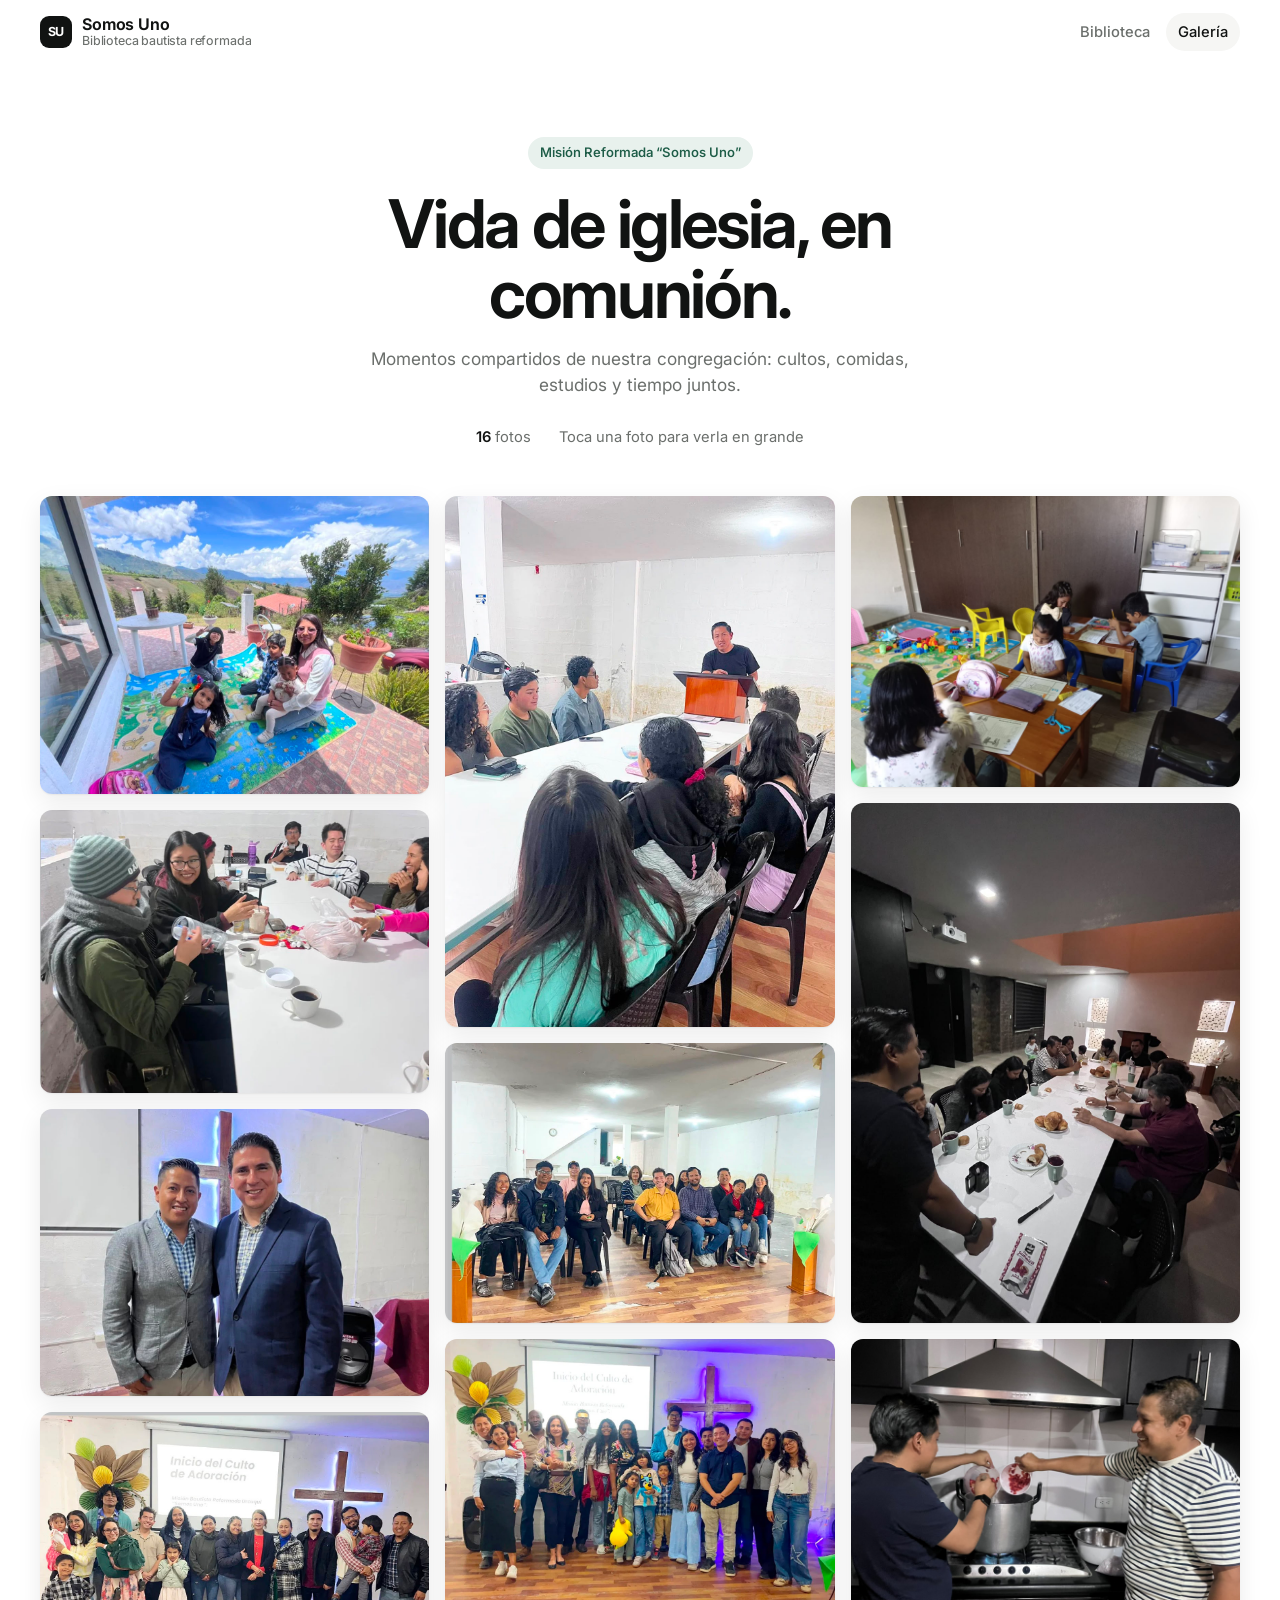
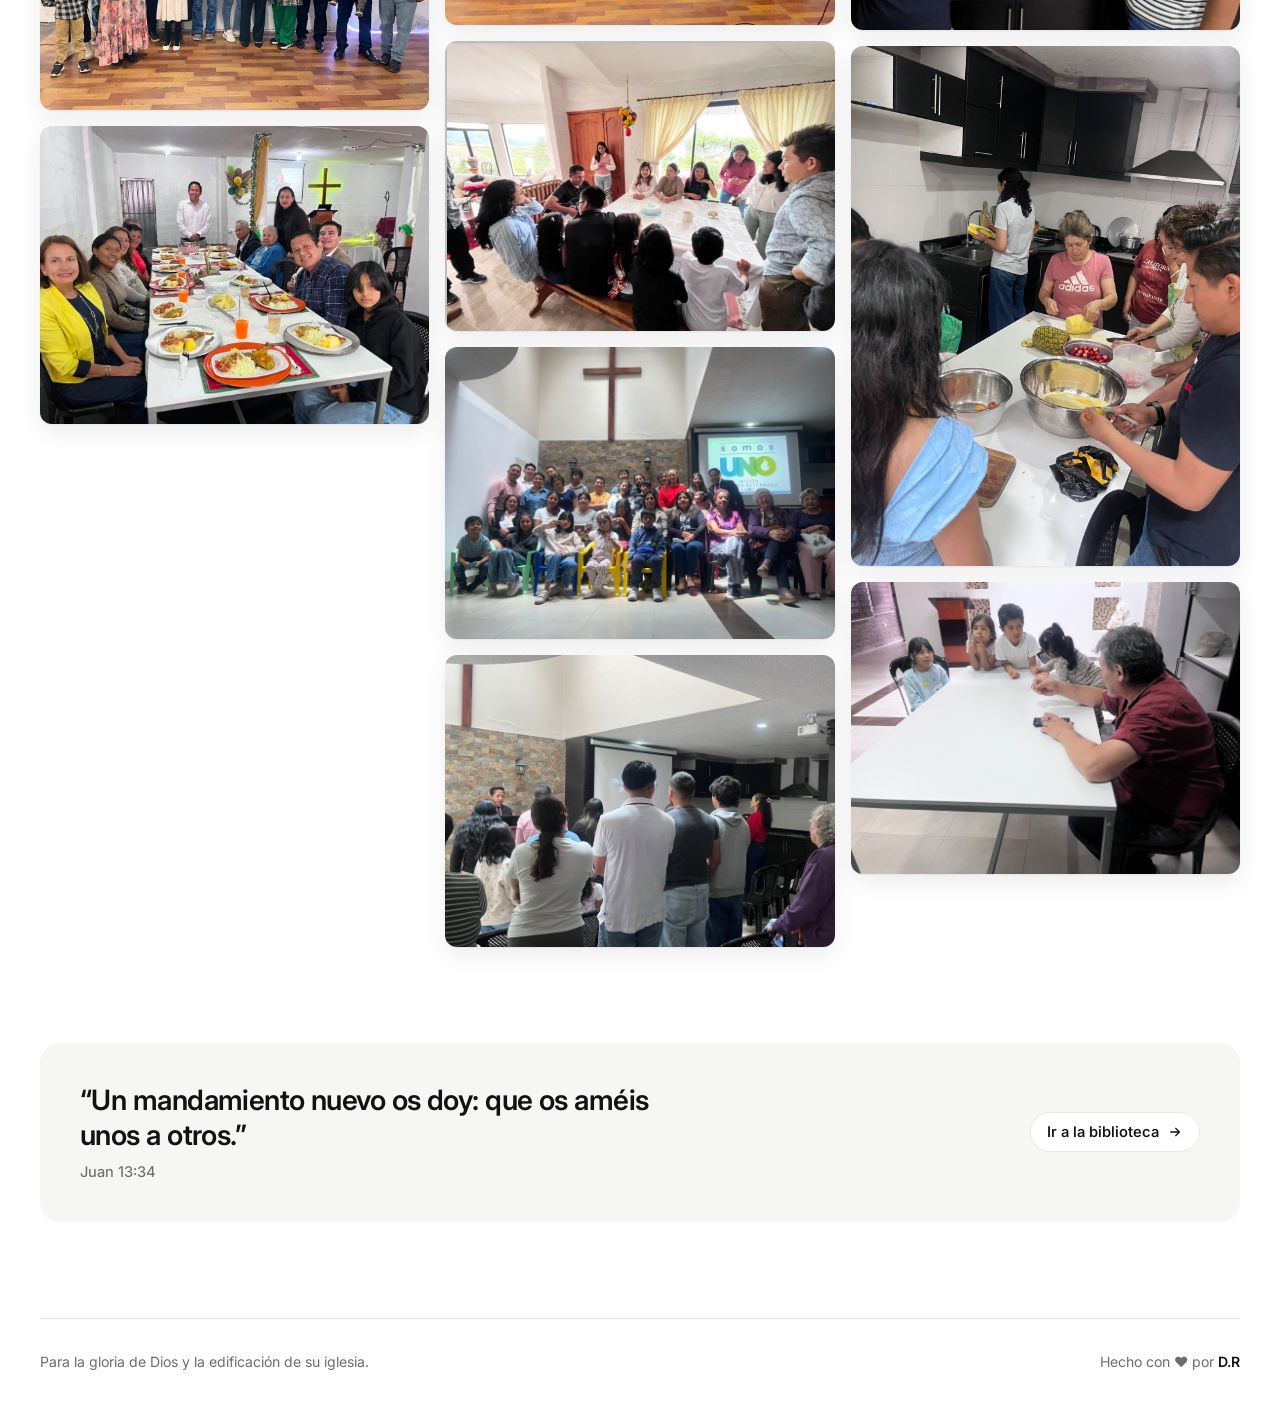
==== commit 841ecfb0: "Rediseñar galería y agregar 7 fotos nuevas - Mosaico de fotos con visor a pantalla completa (miniatu" ====
--- a/docs/gallery.html
+++ b/docs/gallery.html
@@ -4,139 +4,269 @@
   <meta charset="utf-8" />
   <meta name="viewport" content="width=device-width,initial-scale=1" />
   <title>Galería · Biblioteca Somos Uno</title>
+  <meta name="description" content="Momentos de la vida de la Misión Reformada Somos Uno." />
   <link rel="preconnect" href="https://fonts.googleapis.com" />
   <link rel="preconnect" href="https://fonts.gstatic.com" crossorigin />
   <link href="https://fonts.googleapis.com/css2?family=Inter:wght@400;450;500;550;600;650;700&display=swap" rel="stylesheet" />
   <link rel="stylesheet" href="styles.css" />
   <style>
-    .head {
-      padding: 64px 0 32px;
-      display: flex;
-      align-items: end;
-      justify-content: space-between;
-      gap: 24px;
-      flex-wrap: wrap;
-    }
-
-    .head h1 {
-      margin: 0;
-      font-size: clamp(2rem, 5vw, 3.2rem);
+    /* ---------- Hero (mismo orden que el inicio) ---------- */
+    .hero {
+      padding: 72px 0 48px;
+      text-align: center;
+    }
+
+    .kicker {
+      display: inline-flex;
+      align-items: center;
+      gap: 8px;
+      padding: 6px 12px;
+      border-radius: 999px;
+      background: var(--accent-soft);
+      color: var(--accent);
+      font-size: 0.82rem;
+      font-weight: 550;
+    }
+
+    .hero h1 {
+      margin: 20px auto 0;
+      max-width: 14ch;
+      font-size: clamp(2.4rem, 6vw, 4.2rem);
+      line-height: 1.04;
       font-weight: 650;
       letter-spacing: -0.035em;
-      line-height: 1.05;
-    }
-
-    .head p {
-      margin: 12px 0 0;
-      max-width: 50ch;
+    }
+
+    .hero p {
+      margin: 18px auto 0;
+      max-width: 52ch;
       color: var(--muted);
-      font-size: 1.04rem;
-    }
-
-    .verse {
+      font-size: 1.08rem;
+    }
+
+    .stats {
+      display: flex;
+      justify-content: center;
+      flex-wrap: wrap;
+      gap: 8px 28px;
+      margin-top: 28px;
+      color: var(--muted);
+      font-size: 0.92rem;
+    }
+
+    .stats strong { color: var(--ink); font-weight: 600; }
+
+    .result-line {
+      margin: 0 0 24px;
+      color: var(--muted);
+      font-size: 0.9rem;
+    }
+
+    /* ---------- Mosaico ---------- */
+    .mosaic {
+      columns: 3 280px;
+      column-gap: 16px;
+    }
+
+    .tile {
+      position: relative;
+      display: block;
+      width: 100%;
+      margin: 0 0 16px;
+      padding: 0;
+      border: 0;
+      border-radius: var(--radius);
+      overflow: hidden;
+      background: var(--surface);
+      break-inside: avoid;
+      box-shadow: var(--shadow-cover);
+      transition: box-shadow 220ms ease, transform 220ms ease;
+    }
+
+    .tile img {
+      width: 100%;
+      height: auto;
+      transition: transform 400ms ease;
+    }
+
+    .tile::after {
+      content: "";
+      position: absolute;
+      inset: 0;
+      background: linear-gradient(to top, rgba(17, 19, 18, 0.35), transparent 45%);
+      opacity: 0;
+      transition: opacity 220ms ease;
+    }
+
+    .tile-icon {
+      position: absolute;
+      right: 12px;
+      bottom: 12px;
+      z-index: 1;
+      width: 36px;
+      height: 36px;
+      border-radius: 999px;
+      display: grid;
+      place-items: center;
+      background: rgba(255, 255, 255, 0.92);
+      color: var(--ink);
+      opacity: 0;
+      transform: translateY(6px);
+      transition: opacity 220ms ease, transform 220ms ease;
+    }
+
+    .tile:hover { transform: translateY(-4px); box-shadow: var(--shadow-cover-hover); }
+    .tile:hover img { transform: scale(1.03); }
+    .tile:hover::after,
+    .tile:focus-visible::after { opacity: 1; }
+    .tile:hover .tile-icon,
+    .tile:focus-visible .tile-icon { opacity: 1; transform: none; }
+
+    .empty { padding: 72px 16px; text-align: center; color: var(--muted); }
+    .empty strong { display: block; color: var(--ink); font-size: 1.1rem; font-weight: 600; margin-bottom: 6px; }
+
+    /* ---------- Versículo + enlace (como el bloque del inicio) ---------- */
+    .teaser {
+      margin-top: 96px;
+      display: flex;
+      align-items: center;
+      justify-content: space-between;
+      gap: 24px 40px;
+      flex-wrap: wrap;
+      padding: 40px;
+      border-radius: 20px;
+      background: var(--surface);
+    }
+
+    .teaser blockquote {
       margin: 0;
       max-width: 34ch;
+      font-size: clamp(1.3rem, 2.6vw, 1.75rem);
+      font-weight: 600;
+      letter-spacing: -0.02em;
+      line-height: 1.25;
+    }
+
+    .teaser cite {
+      display: block;
+      margin-top: 10px;
       color: var(--muted);
       font-size: 0.92rem;
-      font-style: italic;
-    }
-
-    .verse small { display: block; margin-top: 4px; font-style: normal; color: var(--faint); }
-
-    .stage {
-      position: relative;
-      aspect-ratio: 16 / 10;
-      max-height: 72vh;
-      width: 100%;
-      border-radius: 20px;
-      overflow: hidden;
-      background: var(--surface);
-    }
-
-    .stage img {
-      width: 100%;
-      height: 100%;
-      object-fit: contain;
-      transition: opacity 180ms ease;
-    }
-
-    .stage img.is-changing { opacity: 0; }
-
-    .stage-backdrop {
-      position: absolute;
-      inset: -40px;
-      background-size: cover;
-      background-position: center;
-      filter: blur(40px) saturate(1.1);
-      opacity: 0.35;
-      transition: background-image 200ms ease;
-    }
-
-    .stage img { position: relative; }
-
-    .stage-nav {
-      position: absolute;
-      top: 50%;
-      transform: translateY(-50%);
+      font-style: normal;
+      font-weight: 450;
+      letter-spacing: 0;
+    }
+
+    /* ---------- Visor a pantalla completa ---------- */
+    .lightbox {
+      position: fixed;
+      inset: 0;
+      z-index: 100;
+      display: grid;
+      grid-template-rows: auto 1fr auto;
+      background: rgba(12, 13, 12, 0.94);
+      color: #fff;
+      opacity: 0;
+      visibility: hidden;
+      transition: opacity 200ms ease, visibility 200ms ease;
+    }
+
+    .lightbox.is-open { opacity: 1; visibility: visible; }
+
+    .lb-bar {
+      display: flex;
+      align-items: center;
+      justify-content: space-between;
+      gap: 12px;
+      padding: 14px 16px;
+      font-size: 0.9rem;
+      font-variant-numeric: tabular-nums;
+      color: rgba(255, 255, 255, 0.75);
+    }
+
+    .lb-btn {
       width: 44px;
       height: 44px;
       border: 0;
       border-radius: 999px;
       display: grid;
       place-items: center;
-      background: rgba(255, 255, 255, 0.9);
-      box-shadow: 0 4px 16px rgba(17, 19, 18, 0.16);
-      transition: transform 150ms ease, background 150ms ease;
-    }
-
-    .stage-nav:hover { background: #fff; transform: translateY(-50%) scale(1.06); }
-    .stage-nav.prev { left: 16px; }
-    .stage-nav.next { right: 16px; }
-
-    .count {
+      background: rgba(255, 255, 255, 0.1);
+      color: #fff;
+      transition: background 150ms ease;
+    }
+
+    .lb-btn:hover { background: rgba(255, 255, 255, 0.2); }
+
+    .lb-stage {
+      position: relative;
+      min-height: 0;
+      display: grid;
+      place-items: center;
+      padding: 0 72px;
+    }
+
+    .lb-stage img {
+      max-width: 100%;
+      max-height: calc(100vh - 160px);
+      max-height: calc(100dvh - 160px);
+      object-fit: contain;
+      border-radius: 6px;
+      transition: opacity 160ms ease;
+    }
+
+    .lb-stage img.is-changing { opacity: 0; }
+
+    .lb-prev, .lb-next {
       position: absolute;
-      right: 16px;
-      bottom: 16px;
-      padding: 4px 12px;
-      border-radius: 999px;
-      background: rgba(17, 19, 18, 0.6);
-      color: #fff;
-      font-size: 0.82rem;
-      font-weight: 500;
-      font-variant-numeric: tabular-nums;
-    }
-
-    .thumbs {
-      display: grid;
-      grid-template-columns: repeat(auto-fill, minmax(110px, 1fr));
-      gap: 10px;
-      margin-top: 16px;
-    }
-
-    .thumb {
+      top: 50%;
+      transform: translateY(-50%);
+    }
+
+    .lb-prev { left: 16px; }
+    .lb-next { right: 16px; }
+
+    .lb-strip {
+      display: flex;
+      justify-content: center;
+      gap: 8px;
+      padding: 16px;
+      overflow-x: auto;
+      scrollbar-width: none;
+    }
+
+    .lb-strip::-webkit-scrollbar { display: none; }
+
+    .lb-thumb {
+      flex: 0 0 auto;
+      width: 64px;
+      height: 48px;
       padding: 0;
       border: 0;
-      border-radius: var(--radius-sm);
+      border-radius: 6px;
       overflow: hidden;
-      aspect-ratio: 4 / 3;
-      background: var(--surface);
-      opacity: 0.55;
+      background: #222;
+      opacity: 0.45;
       outline: 2px solid transparent;
       outline-offset: 2px;
       transition: opacity 150ms ease, outline-color 150ms ease;
     }
 
-    .thumb img { width: 100%; height: 100%; object-fit: cover; }
-    .thumb:hover { opacity: 0.85; }
-    .thumb.is-active { opacity: 1; outline-color: var(--ink); }
-
-    .message { padding: 72px 16px; text-align: center; color: var(--muted); }
+    .lb-thumb img { width: 100%; height: 100%; object-fit: cover; }
+    .lb-thumb:hover { opacity: 0.8; }
+    .lb-thumb.is-active { opacity: 1; outline-color: #fff; }
+
+    body.no-scroll { overflow: hidden; }
 
     @media (max-width: 760px) {
-      .head { padding: 36px 0 24px; }
-      .stage { aspect-ratio: 4 / 3; border-radius: 14px; }
-      .stage-nav { width: 38px; height: 38px; }
-      .thumbs { grid-template-columns: repeat(4, 1fr); gap: 6px; }
+      .hero { padding: 40px 0 32px; }
+      .mosaic { columns: 2; column-gap: 10px; }
+      .tile { margin-bottom: 10px; border-radius: var(--radius-sm); }
+      .teaser { padding: 24px; margin-top: 64px; }
+      .teaser .btn { width: 100%; }
+      .lb-stage { padding: 0 8px; }
+      .lb-prev, .lb-next { display: none; }
+      .lb-strip { justify-content: flex-start; }
     }
   </style>
 </head>
@@ -155,27 +285,28 @@
   </header>
 
   <main class="shell">
-    <section class="head fade-in">
-      <div>
-        <h1>Vida de iglesia</h1>
-        <p>Momentos de la comunión de la Misión Reformada “Somos Uno”.</p>
+    <section class="hero fade-in">
+      <span class="kicker">Misión Reformada “Somos Uno”</span>
+      <h1>Vida de iglesia, en comunión.</h1>
+      <p>Momentos compartidos de nuestra congregación: cultos, comidas, estudios y tiempo juntos.</p>
+      <div class="stats">
+        <span><strong id="stat-photos">–</strong> fotos</span>
+        <span>Toca una foto para verla en grande</span>
       </div>
-      <p class="verse">“Un mandamiento nuevo os doy: que os améis unos a otros.”<small>Juan 13:34</small></p>
     </section>
 
-    <section id="galeria" class="fade-in" aria-label="Galería de fotos">
-      <div class="stage" id="stage">
-        <div class="stage-backdrop" id="backdrop"></div>
-        <img id="main-img" alt="" />
-        <button class="stage-nav prev" id="prev" type="button" aria-label="Foto anterior">
-          <svg width="20" height="20" viewBox="0 0 24 24" aria-hidden="true"><path fill="currentColor" d="m14.7 6.7-1.4-1.4L6.6 12l6.7 6.7 1.4-1.4L9.4 12l5.3-5.3Z"/></svg>
-        </button>
-        <button class="stage-nav next" id="next" type="button" aria-label="Foto siguiente">
-          <svg width="20" height="20" viewBox="0 0 24 24" aria-hidden="true"><path fill="currentColor" d="m9.3 17.3 1.4 1.4 6.7-6.7-6.7-6.7-1.4 1.4 5.3 5.3-5.3 5.3Z"/></svg>
-        </button>
-        <span class="count" id="count">0 / 0</span>
-      </div>
-      <div class="thumbs" id="thumbs" aria-label="Miniaturas"></div>
+    <section id="galeria" aria-label="Fotos de la comunidad">
+      <div id="mosaic" class="mosaic"></div>
+    </section>
+
+    <section class="teaser" aria-label="Versículo">
+      <blockquote>
+        “Un mandamiento nuevo os doy: que os améis unos a otros.”
+        <cite>Juan 13:34</cite>
+      </blockquote>
+      <a class="btn" href="index.html">Ir a la biblioteca
+        <svg width="16" height="16" viewBox="0 0 24 24" aria-hidden="true"><path fill="currentColor" d="m13.3 5.3 6 6a1 1 0 0 1 0 1.4l-6 6-1.4-1.4 4.3-4.3H5v-2h11.2l-4.3-4.3 1.4-1.4Z"/></svg>
+      </a>
     </section>
   </main>
 
@@ -184,17 +315,40 @@
     <span>Hecho con ♥ por <strong>D.R</strong></span>
   </footer>
 
+  <div class="lightbox" id="lightbox" role="dialog" aria-modal="true" aria-label="Foto ampliada" hidden>
+    <div class="lb-bar">
+      <span id="lb-count">1 / 1</span>
+      <button class="lb-btn" id="lb-close" type="button" aria-label="Cerrar (Esc)">
+        <svg width="20" height="20" viewBox="0 0 24 24" aria-hidden="true"><path fill="currentColor" d="M6.4 5 12 10.6 17.6 5 19 6.4 13.4 12l5.6 5.6-1.4 1.4-5.6-5.6L6.4 19 5 17.6l5.6-5.6L5 6.4 6.4 5Z"/></svg>
+      </button>
+    </div>
+    <div class="lb-stage" id="lb-stage">
+      <img id="lb-img" alt="" />
+      <button class="lb-btn lb-prev" id="lb-prev" type="button" aria-label="Foto anterior">
+        <svg width="20" height="20" viewBox="0 0 24 24" aria-hidden="true"><path fill="currentColor" d="m14.7 6.7-1.4-1.4L6.6 12l6.7 6.7 1.4-1.4L9.4 12l5.3-5.3Z"/></svg>
+      </button>
+      <button class="lb-btn lb-next" id="lb-next" type="button" aria-label="Foto siguiente">
+        <svg width="20" height="20" viewBox="0 0 24 24" aria-hidden="true"><path fill="currentColor" d="m9.3 17.3 1.4 1.4 6.7-6.7-6.7-6.7-1.4 1.4 5.3 5.3-5.3 5.3Z"/></svg>
+      </button>
+    </div>
+    <div class="lb-strip" id="lb-strip"></div>
+  </div>
+
   <script>
     (function () {
       // Las fotos se detectan solas: gallery/photo1.jpg, photo2.jpg, ... hasta MAX_PHOTOS.
       const MAX_PHOTOS = 30;
+      const $ = id => document.getElementById(id);
+      const mosaic = $('mosaic');
+      const lightbox = $('lightbox');
+      const lbImg = $('lb-img');
+      const lbStrip = $('lb-strip');
+      const lbCount = $('lb-count');
       const images = [];
-      const stage = document.getElementById('stage');
-      const mainImg = document.getElementById('main-img');
-      const backdrop = document.getElementById('backdrop');
-      const thumbs = document.getElementById('thumbs');
-      const count = document.getElementById('count');
       let current = 0;
+      let lastFocus = null;
+
+      const ICON_EXPAND = '<svg width="16" height="16" viewBox="0 0 24 24" aria-hidden="true"><path fill="currentColor" d="M4 4h6v2H7.4l3.3 3.3-1.4 1.4L6 7.4V10H4V4Zm10 0h6v6h-2V7.4l-3.3 3.3-1.4-1.4L16.6 6H14V4ZM9.3 13.3l1.4 1.4L7.4 18H10v2H4v-6h2v2.6l3.3-3.3Zm5.4 0 3.3 3.3V14h2v6h-6v-2h2.6l-3.3-3.3 1.4-1.4Z"/></svg>';
 
       function probe(src) {
         return new Promise(resolve => {
@@ -210,68 +364,109 @@
         const found = await Promise.all(candidates.map(probe));
         candidates.forEach((src, i) => { if (found[i]) images.push(src); });
 
+        $('stat-photos').textContent = images.length;
+
         if (!images.length) {
-          const box = document.createElement('div');
-          box.className = 'message';
-          box.textContent = 'Todavía no hay fotos en la galería.';
-          document.getElementById('galeria').replaceChildren(box);
+          mosaic.outerHTML = '<div class="empty"><strong>Todavía no hay fotos</strong>Pronto compartiremos momentos de la iglesia.</div>';
           return;
         }
 
         images.forEach((src, index) => {
-          const button = document.createElement('button');
-          button.type = 'button';
-          button.className = 'thumb';
-          button.setAttribute('aria-label', `Ver foto ${index + 1}`);
+          const tile = document.createElement('button');
+          tile.type = 'button';
+          tile.className = 'tile fade-in';
+          tile.style.animationDelay = `${Math.min(index, 11) * 40}ms`;
+          tile.setAttribute('aria-label', `Ampliar foto ${index + 1}`);
           const img = new Image();
           img.src = src;
-          img.alt = '';
-          img.loading = 'lazy';
-          button.append(img);
-          button.addEventListener('click', () => show(index));
-          thumbs.append(button);
+          img.alt = `Foto ${index + 1} de la comunidad Somos Uno`;
+          const icon = document.createElement('span');
+          icon.className = 'tile-icon';
+          icon.innerHTML = ICON_EXPAND;
+          tile.append(img, icon);
+          tile.addEventListener('click', () => open(index));
+          mosaic.append(tile);
+
+          const thumb = document.createElement('button');
+          thumb.type = 'button';
+          thumb.className = 'lb-thumb';
+          thumb.setAttribute('aria-label', `Ver foto ${index + 1}`);
+          const timg = new Image();
+          timg.src = src;
+          timg.alt = '';
+          timg.loading = 'lazy';
+          thumb.append(timg);
+          thumb.addEventListener('click', () => show(index));
+          lbStrip.append(thumb);
         });
 
-        show(0, true);
+        // Abrir directo una foto con ?foto=3
+        const requested = Number(new URLSearchParams(location.search).get('foto'));
+        if (requested >= 1 && requested <= images.length) open(requested - 1);
       }
 
       function show(index, instant) {
         current = (index + images.length) % images.length;
         const src = images[current];
+        lbCount.textContent = `${current + 1} / ${images.length}`;
+        [...lbStrip.children].forEach((thumb, i) => {
+          const active = i === current;
+          thumb.classList.toggle('is-active', active);
+          thumb.setAttribute('aria-current', active);
+          if (active) thumb.scrollIntoView({ block: 'nearest', inline: 'center' });
+        });
         const apply = () => {
-          mainImg.src = src;
-          mainImg.alt = `Foto ${current + 1} de la comunidad Somos Uno`;
-          backdrop.style.backgroundImage = `url("${src}")`;
-          mainImg.classList.remove('is-changing');
+          lbImg.src = src;
+          lbImg.alt = `Foto ${current + 1} de la comunidad Somos Uno`;
+          lbImg.classList.remove('is-changing');
         };
-        count.textContent = `${current + 1} / ${images.length}`;
-        [...thumbs.children].forEach((thumb, i) => {
-          thumb.classList.toggle('is-active', i === current);
-          thumb.setAttribute('aria-current', i === current);
-        });
         if (instant) return apply();
-        mainImg.classList.add('is-changing');
-        setTimeout(apply, 150);
+        lbImg.classList.add('is-changing');
+        setTimeout(apply, 140);
       }
 
-      document.getElementById('prev').addEventListener('click', () => show(current - 1));
-      document.getElementById('next').addEventListener('click', () => show(current + 1));
+      function open(index) {
+        lastFocus = document.activeElement;
+        lightbox.hidden = false;
+        requestAnimationFrame(() => lightbox.classList.add('is-open'));
+        document.body.classList.add('no-scroll');
+        show(index, true);
+        $('lb-close').focus();
+      }
+
+      function close() {
+        lightbox.classList.remove('is-open');
+        document.body.classList.remove('no-scroll');
+        setTimeout(() => { lightbox.hidden = true; }, 200);
+        if (lastFocus) lastFocus.focus();
+      }
+
+      const isOpen = () => lightbox.classList.contains('is-open');
+
+      $('lb-close').addEventListener('click', close);
+      $('lb-prev').addEventListener('click', () => show(current - 1));
+      $('lb-next').addEventListener('click', () => show(current + 1));
+      $('lb-stage').addEventListener('click', event => { if (event.target.id === 'lb-stage') close(); });
 
       document.addEventListener('keydown', event => {
+        if (!isOpen()) return;
+        if (event.key === 'Escape') close();
         if (event.key === 'ArrowLeft') show(current - 1);
         if (event.key === 'ArrowRight') show(current + 1);
       });
 
       let startX = 0;
       let startY = 0;
+      const stage = $('lb-stage');
       stage.addEventListener('touchstart', e => { startX = e.touches[0].clientX; startY = e.touches[0].clientY; }, { passive: true });
       stage.addEventListener('touchend', e => {
         const dx = e.changedTouches[0].clientX - startX;
         const dy = e.changedTouches[0].clientY - startY;
         if (Math.abs(dx) > 50 && Math.abs(dx) > Math.abs(dy)) show(current + (dx < 0 ? 1 : -1));
+        else if (dy > 90 && Math.abs(dy) > Math.abs(dx)) close();
       });
 
-      const topbar = document.getElementById('topbar');
+      const topbar = $('topbar');
       addEventListener('scroll', () => topbar.classList.toggle('is-scrolled', scrollY > 8), { passive: true });
 
       build();
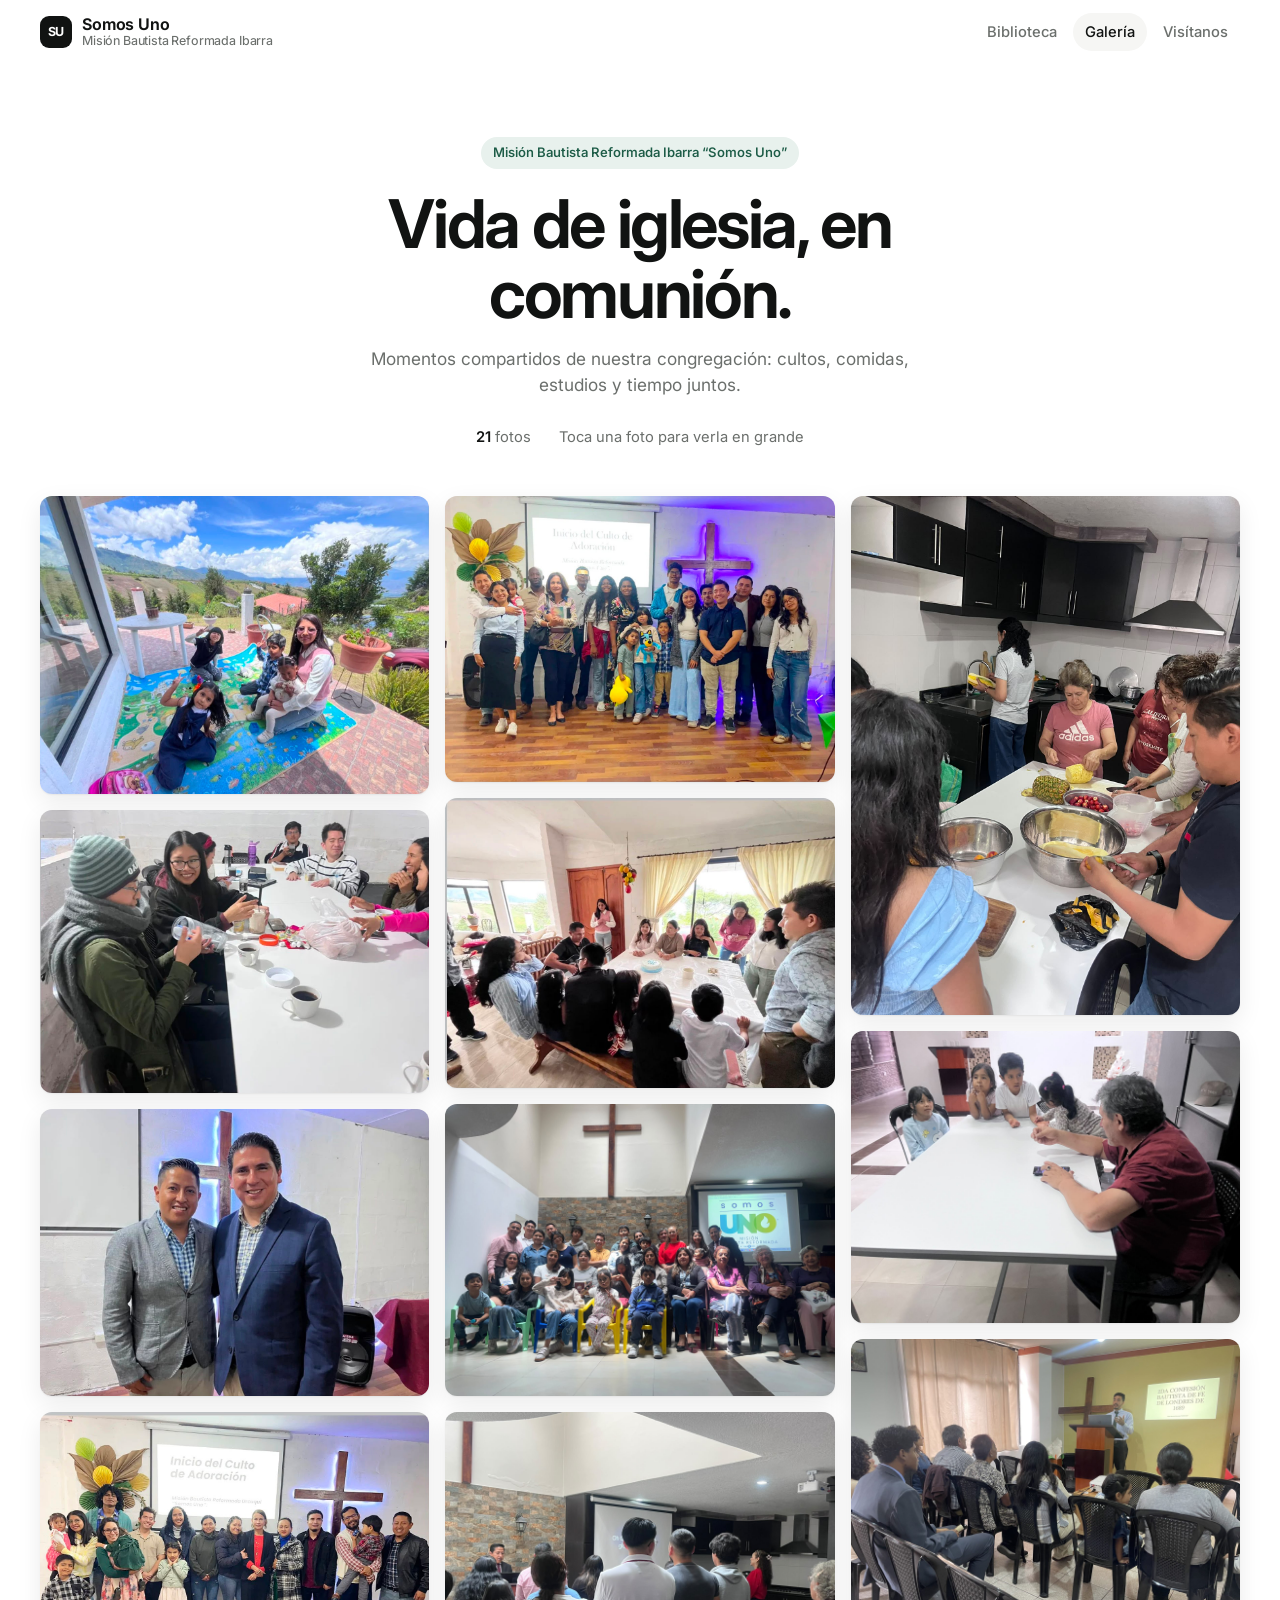
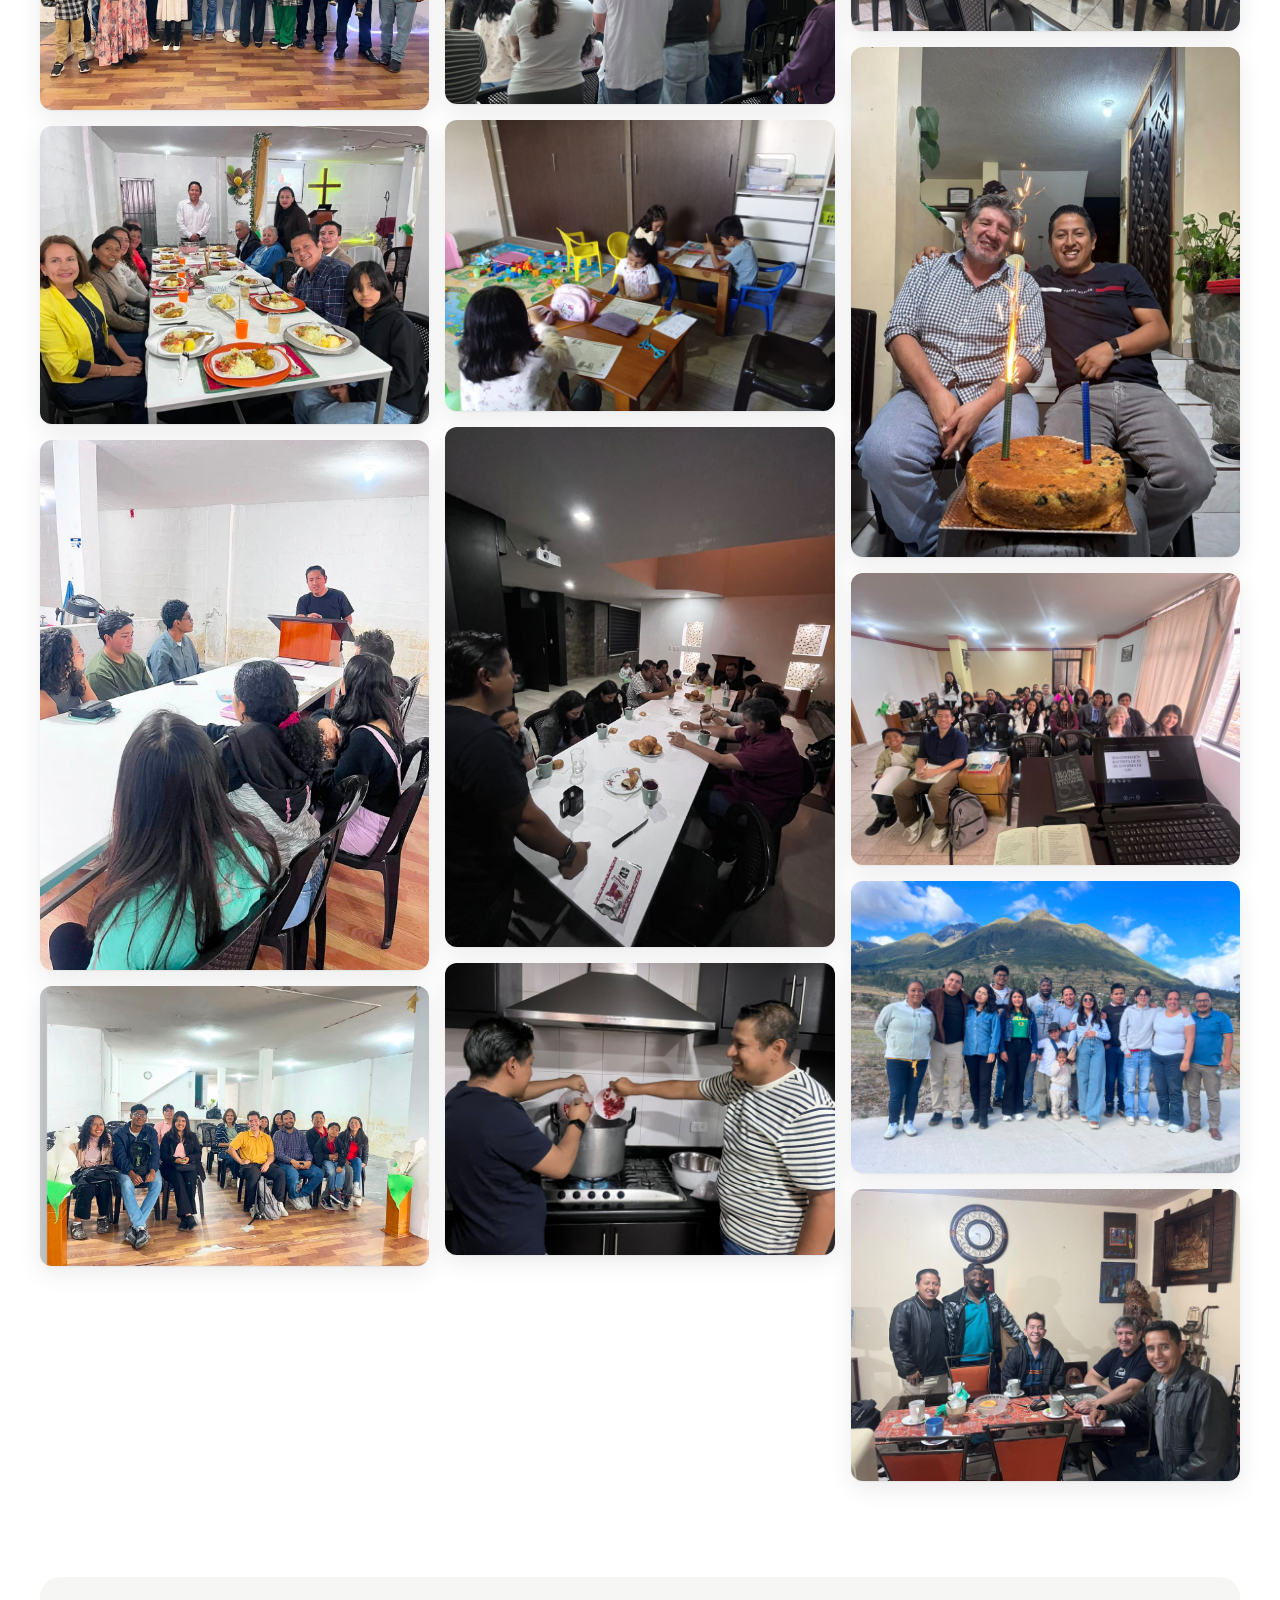
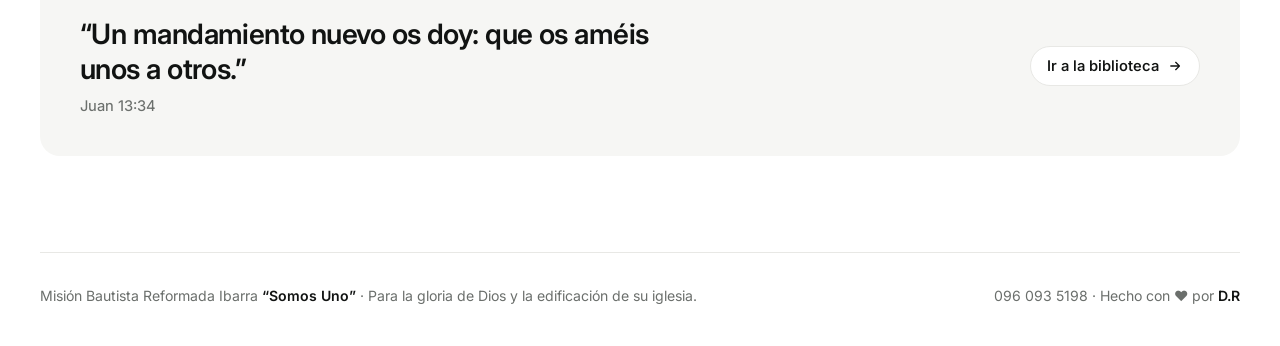
==== commit a853dd12: "Agregar sección Visítanos, nuevo nombre y 5 fotos - Nombre: Misión Bautista Reformada Ibarra "Somos " ====
--- a/docs/gallery.html
+++ b/docs/gallery.html
@@ -4,7 +4,7 @@
   <meta charset="utf-8" />
   <meta name="viewport" content="width=device-width,initial-scale=1" />
   <title>Galería · Biblioteca Somos Uno</title>
-  <meta name="description" content="Momentos de la vida de la Misión Reformada Somos Uno." />
+  <meta name="description" content="Momentos de la vida de la Misión Bautista Reformada Ibarra “Somos Uno”." />
   <link rel="preconnect" href="https://fonts.googleapis.com" />
   <link rel="preconnect" href="https://fonts.gstatic.com" crossorigin />
   <link href="https://fonts.googleapis.com/css2?family=Inter:wght@400;450;500;550;600;650;700&display=swap" rel="stylesheet" />
@@ -275,18 +275,19 @@
     <div class="shell">
       <a class="brand" href="index.html">
         <span class="brand-mark">SU</span>
-        <span>Somos Uno<small>Biblioteca bautista reformada</small></span>
+        <span>Somos Uno<small>Misión Bautista Reformada Ibarra</small></span>
       </a>
       <nav class="nav" aria-label="Navegación principal">
         <a href="index.html">Biblioteca</a>
         <a href="gallery.html" aria-current="page">Galería</a>
+        <a href="index.html#visitanos">Visítanos</a>
       </nav>
     </div>
   </header>
 
   <main class="shell">
     <section class="hero fade-in">
-      <span class="kicker">Misión Reformada “Somos Uno”</span>
+      <span class="kicker"><span><span class="name-full">Misión Bautista Reformada Ibarra</span><abbr class="name-short" title="Misión Bautista Reformada Ibarra">M.B.R.I.</abbr> “Somos Uno”</span></span>
       <h1>Vida de iglesia, en comunión.</h1>
       <p>Momentos compartidos de nuestra congregación: cultos, comidas, estudios y tiempo juntos.</p>
       <div class="stats">
@@ -311,8 +312,8 @@
   </main>
 
   <footer class="shell site-footer">
-    <span>Para la gloria de Dios y la edificación de su iglesia.</span>
-    <span>Hecho con ♥ por <strong>D.R</strong></span>
+    <span>Misión Bautista Reformada Ibarra <strong>“Somos Uno”</strong> · Para la gloria de Dios y la edificación de su iglesia.</span>
+    <span><a href="tel:+593960935198">096 093 5198</a> · Hecho con ♥ por <strong>D.R</strong></span>
   </footer>
 
   <div class="lightbox" id="lightbox" role="dialog" aria-modal="true" aria-label="Foto ampliada" hidden>
--- a/docs/styles.css
+++ b/docs/styles.css
@@ -174,8 +174,14 @@
   }
 }
 
+.name-short { display: none; text-decoration: none; }
+
 @media (max-width: 560px) {
+  .brand > span:last-child { display: none; }
+  .name-full { display: none; }
+  .name-short { display: inline; }
   .brand small { display: none; }
-  .nav a { padding: 8px 10px; }
+  .nav { gap: 0; }
+  .nav a { padding: 8px 9px; font-size: 0.86rem; }
   .site-footer { flex-direction: column; margin-top: 64px; }
 }
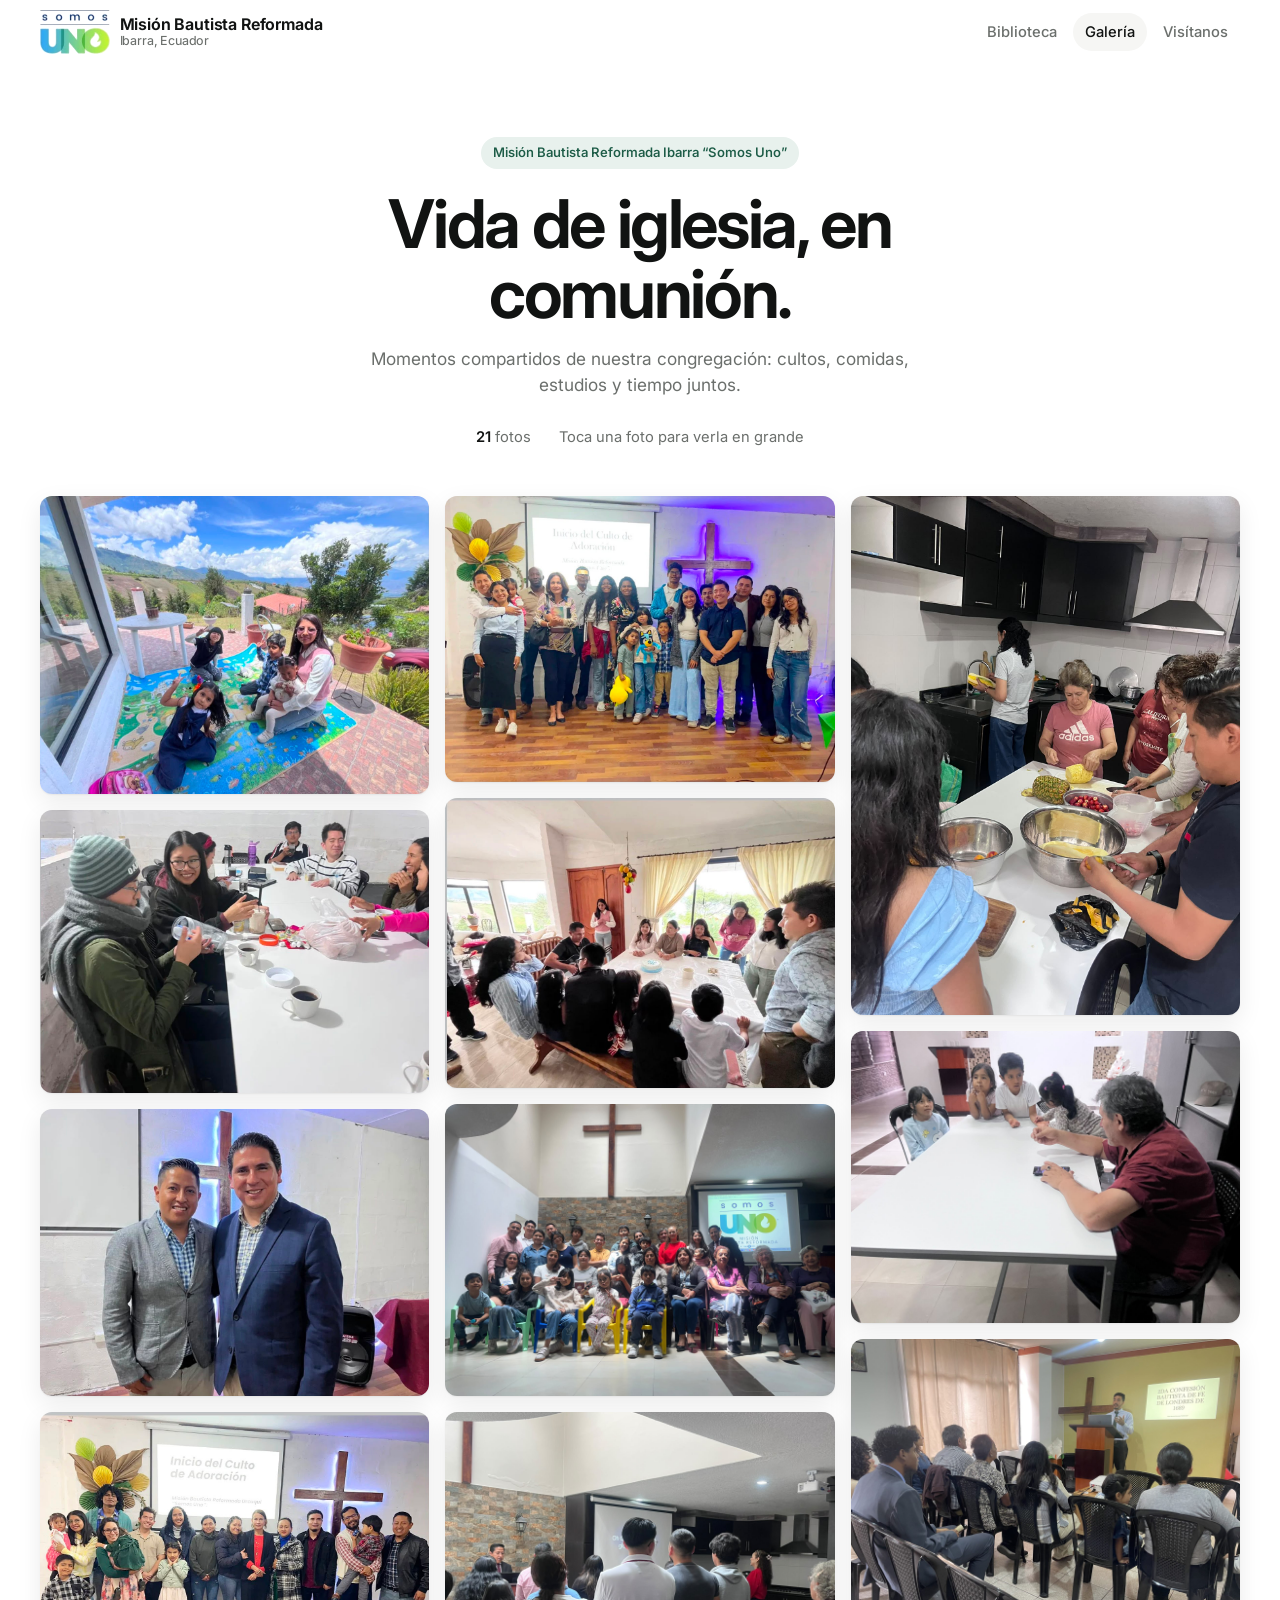
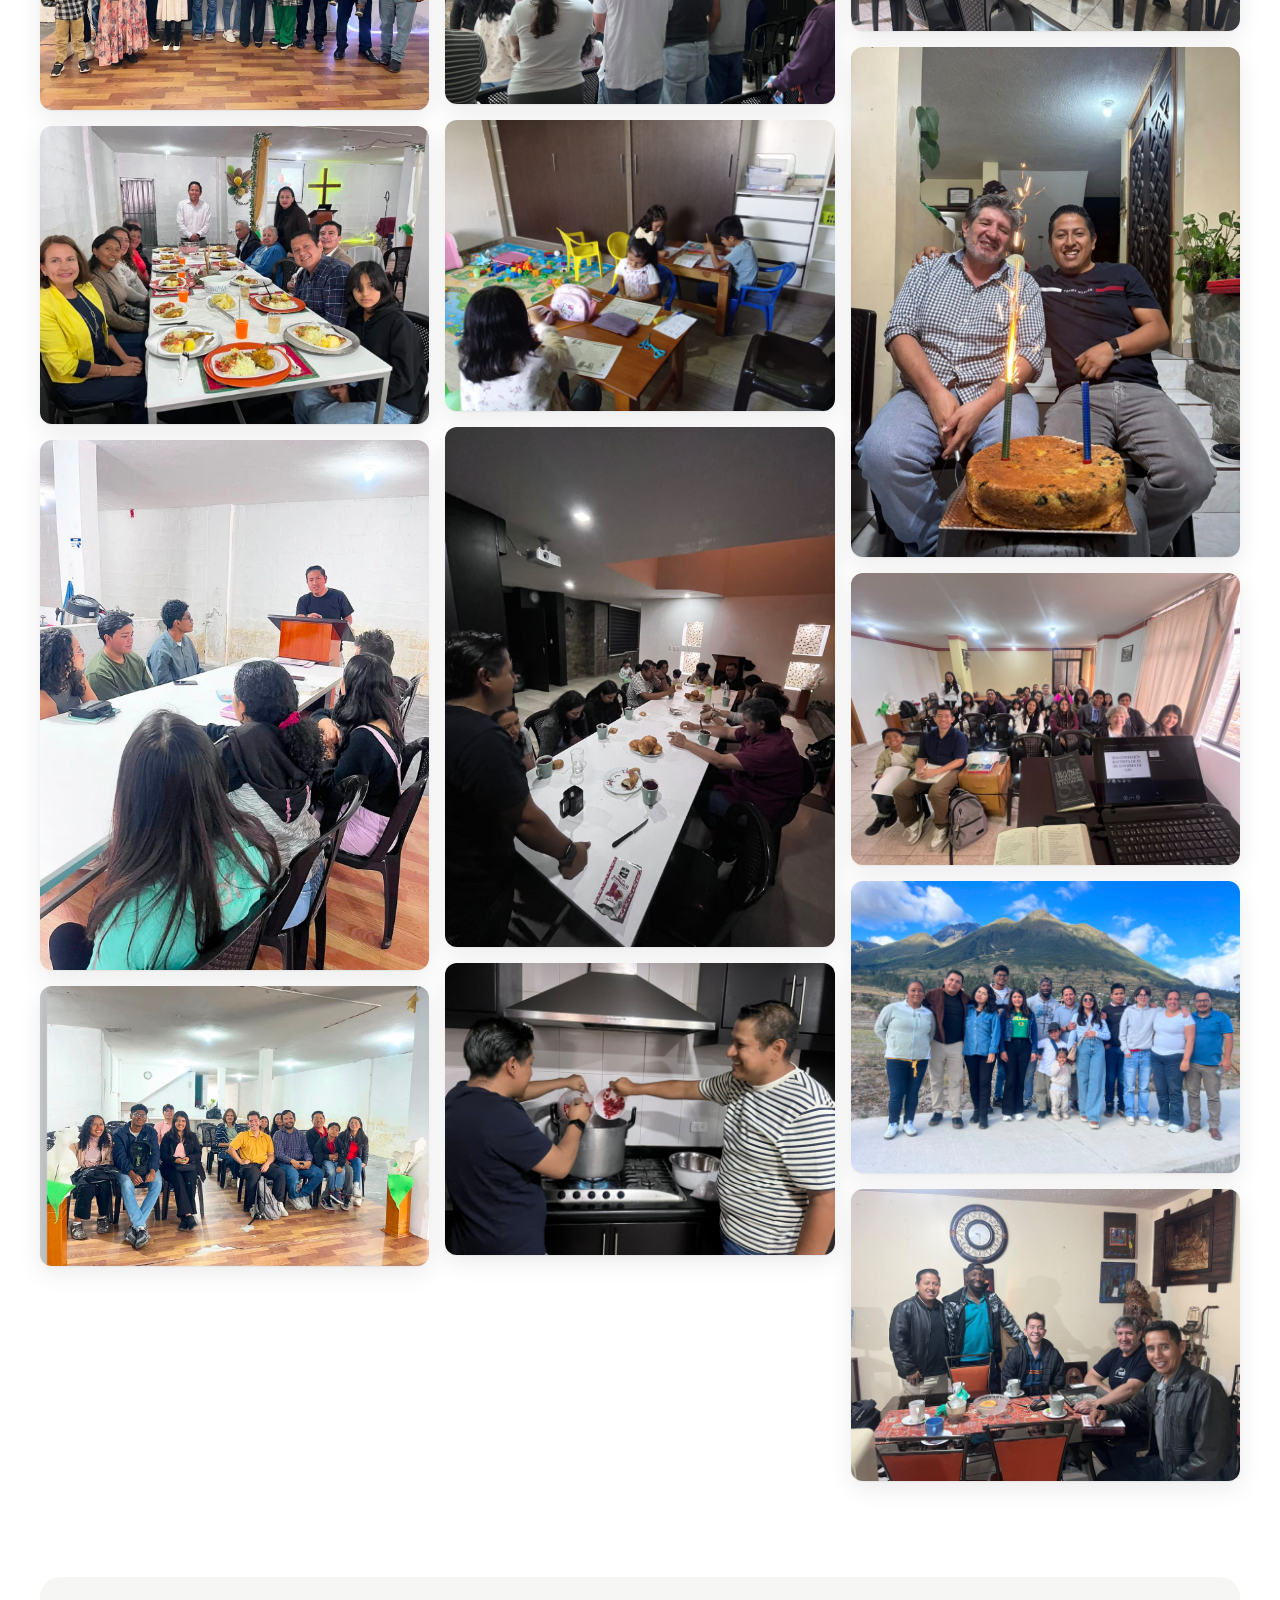
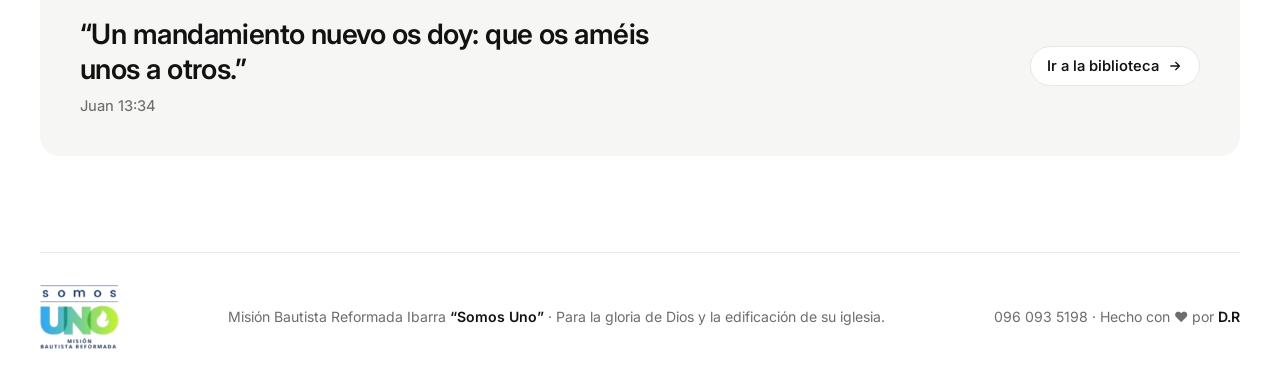
==== commit cdd8f12a: "Usar el logo de Somos Uno en encabezado, pie de página y pestaña Logo con fondo transparente (docs/i" ====
--- a/docs/gallery.html
+++ b/docs/gallery.html
@@ -8,6 +8,8 @@
   <link rel="preconnect" href="https://fonts.googleapis.com" />
   <link rel="preconnect" href="https://fonts.gstatic.com" crossorigin />
   <link href="https://fonts.googleapis.com/css2?family=Inter:wght@400;450;500;550;600;650;700&display=swap" rel="stylesheet" />
+    <link rel="icon" type="image/png" href="img/favicon.png" />
+  <link rel="apple-touch-icon" href="img/favicon.png" />
   <link rel="stylesheet" href="styles.css" />
   <style>
     /* ---------- Hero (mismo orden que el inicio) ---------- */
@@ -274,8 +276,8 @@
   <header class="topbar" id="topbar">
     <div class="shell">
       <a class="brand" href="index.html">
-        <span class="brand-mark">SU</span>
-        <span>Somos Uno<small>Misión Bautista Reformada Ibarra</small></span>
+        <img class="brand-logo" src="img/logo-mark.png" alt="Somos Uno" width="69" height="44" />
+        <span>Misión Bautista Reformada<small>Ibarra, Ecuador</small></span>
       </a>
       <nav class="nav" aria-label="Navegación principal">
         <a href="index.html">Biblioteca</a>
@@ -287,7 +289,7 @@
 
   <main class="shell">
     <section class="hero fade-in">
-      <span class="kicker"><span><span class="name-full">Misión Bautista Reformada Ibarra</span><abbr class="name-short" title="Misión Bautista Reformada Ibarra">M.B.R.I.</abbr> “Somos Uno”</span></span>
+      <span class="kicker">Misión Bautista Reformada Ibarra “Somos&nbsp;Uno”</span>
       <h1>Vida de iglesia, en comunión.</h1>
       <p>Momentos compartidos de nuestra congregación: cultos, comidas, estudios y tiempo juntos.</p>
       <div class="stats">
@@ -312,6 +314,7 @@
   </main>
 
   <footer class="shell site-footer">
+    <img class="footer-logo" src="img/logo.png" alt="Somos Uno · Misión Bautista Reformada" width="109" height="88" loading="lazy" />
     <span>Misión Bautista Reformada Ibarra <strong>“Somos Uno”</strong> · Para la gloria de Dios y la edificación de su iglesia.</span>
     <span><a href="tel:+593960935198">096 093 5198</a> · Hecho con ♥ por <strong>D.R</strong></span>
   </footer>
--- a/docs/styles.css
+++ b/docs/styles.css
@@ -80,16 +80,9 @@
   min-width: 0;
 }
 
-.brand-mark {
-  width: 32px;
-  height: 32px;
-  border-radius: 9px;
-  display: grid;
-  place-items: center;
-  background: var(--ink);
-  color: #fff;
-  font-size: 0.78rem;
-  font-weight: 700;
+.brand-logo {
+  height: 44px;
+  width: auto;
   flex: 0 0 auto;
 }
 
@@ -157,6 +150,8 @@
 }
 
 .site-footer strong { color: var(--ink); font-weight: 600; }
+.site-footer { align-items: center; }
+.footer-logo { height: 64px; width: auto; flex: 0 0 auto; }
 
 /* ---------- Motion ---------- */
 .fade-in { animation: fade-in 420ms ease both; }
@@ -174,14 +169,10 @@
   }
 }
 
-.name-short { display: none; text-decoration: none; }
-
 @media (max-width: 560px) {
   .brand > span:last-child { display: none; }
-  .name-full { display: none; }
-  .name-short { display: inline; }
   .brand small { display: none; }
   .nav { gap: 0; }
   .nav a { padding: 8px 9px; font-size: 0.86rem; }
-  .site-footer { flex-direction: column; margin-top: 64px; }
+  .site-footer { flex-direction: column; margin-top: 64px; text-align: center; }
 }
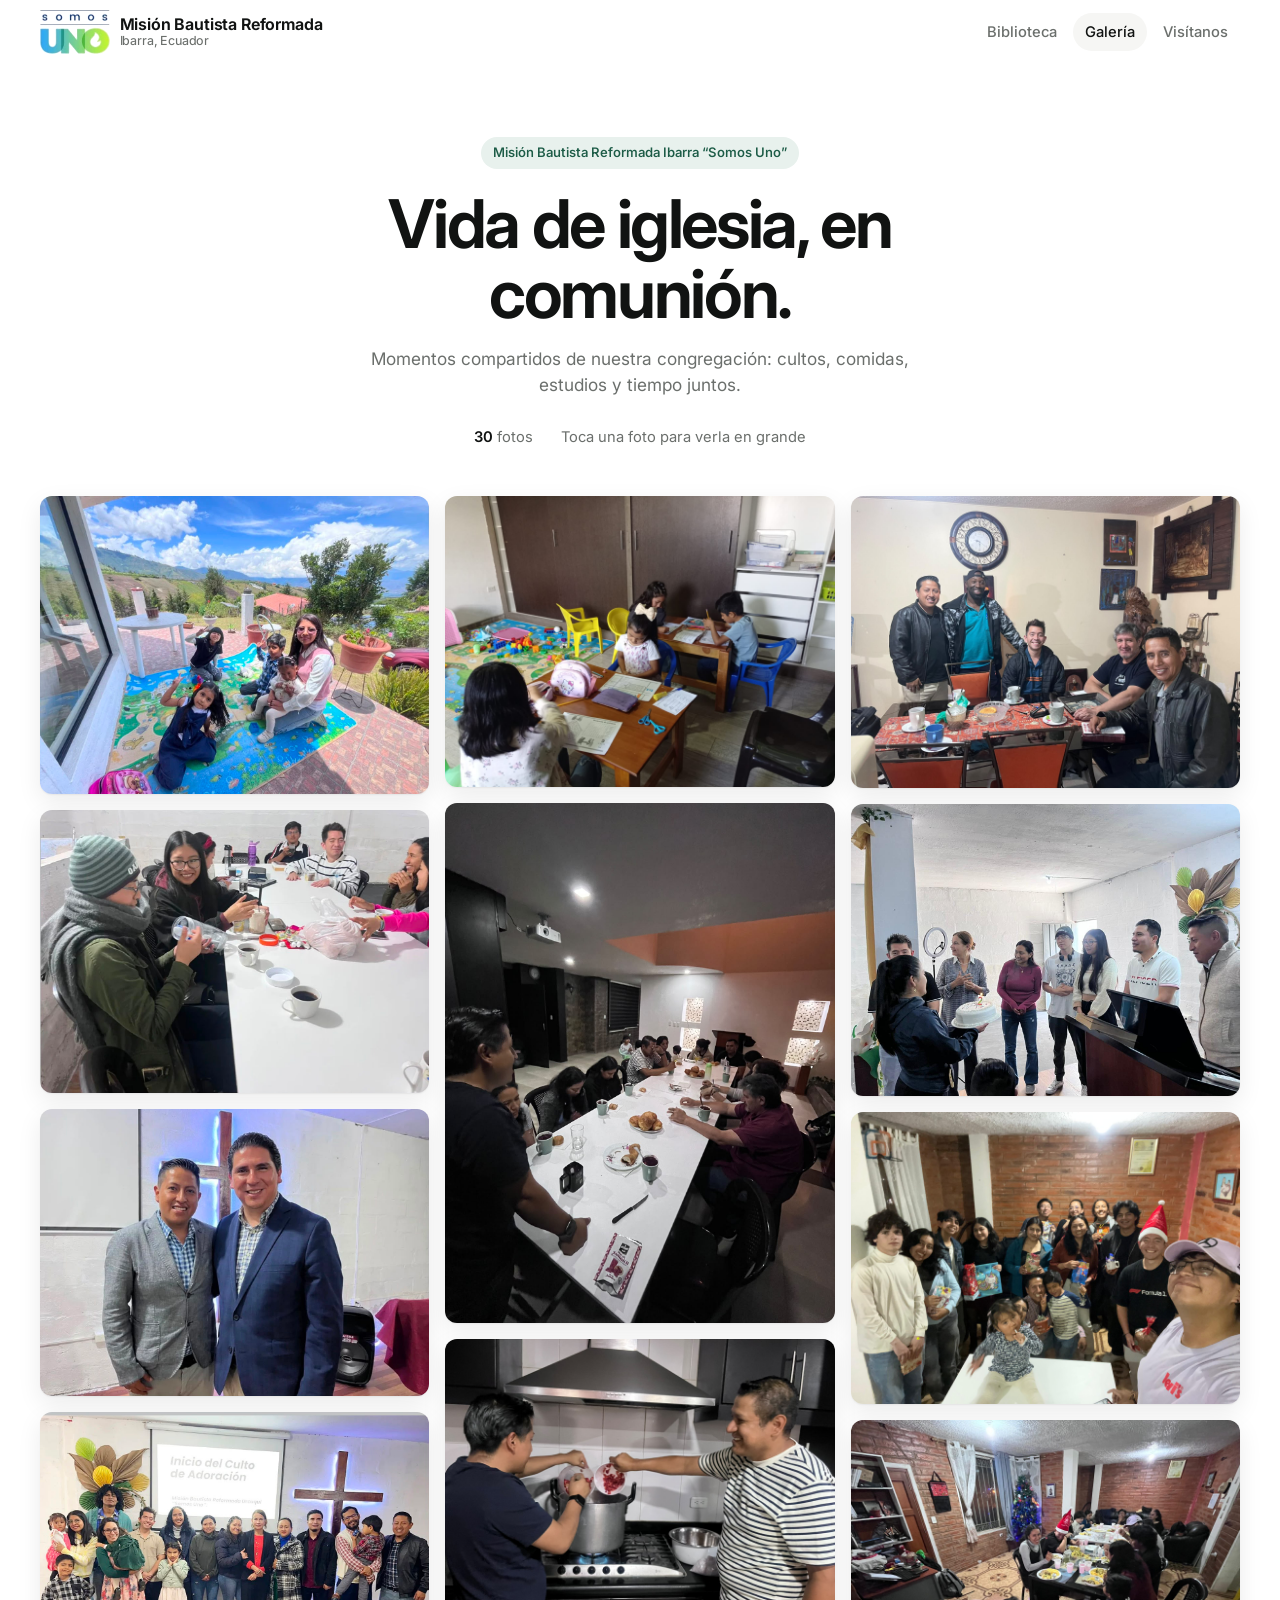
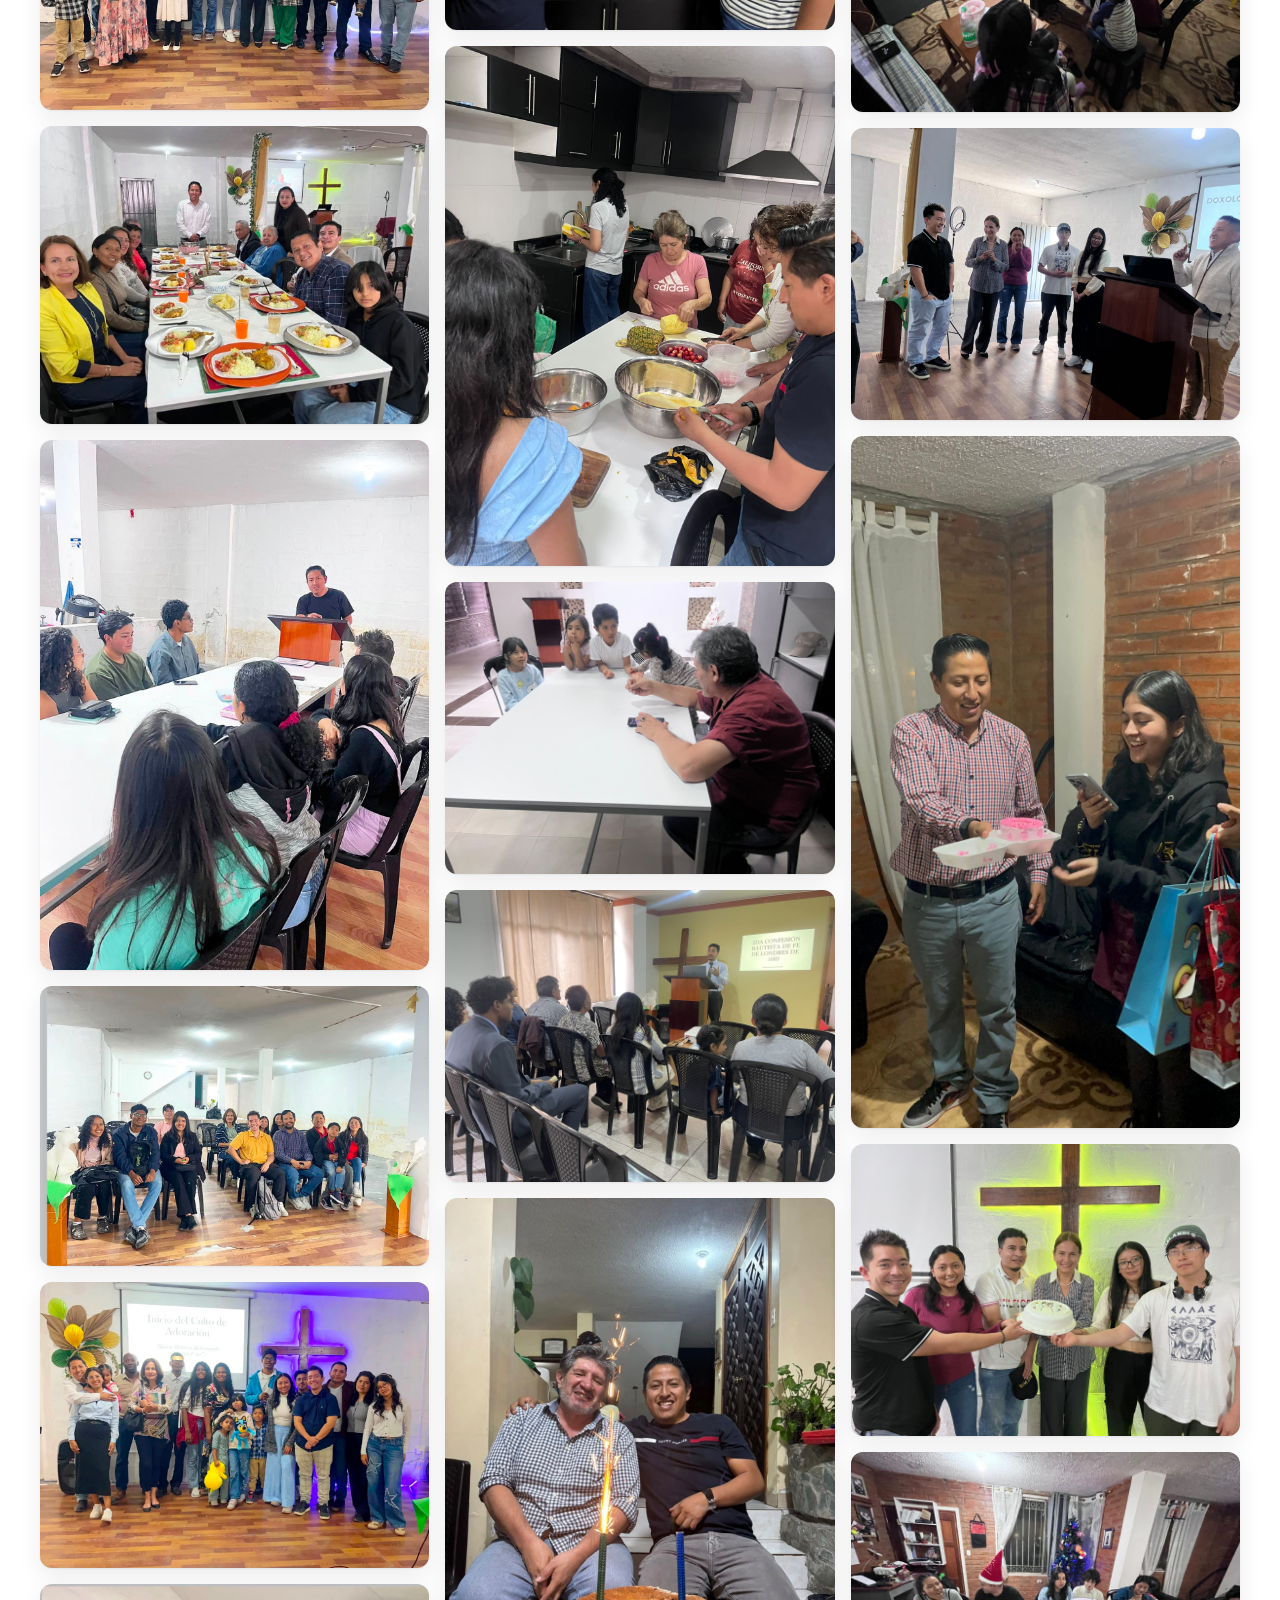
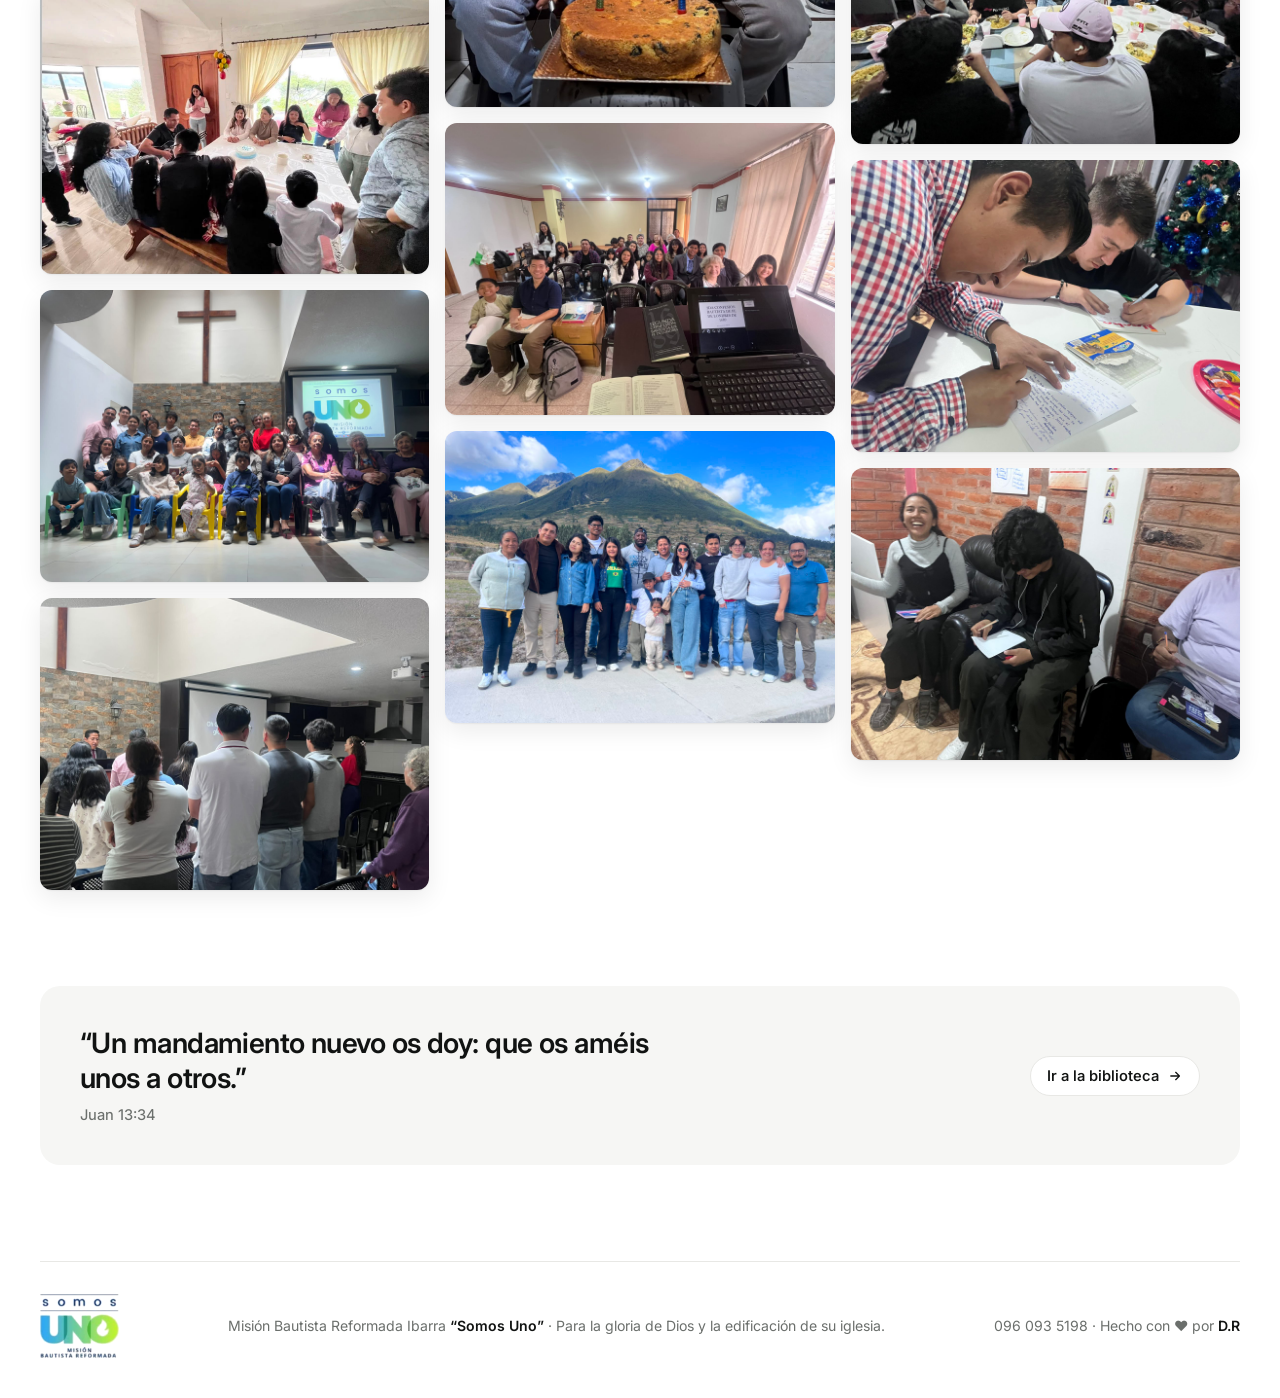
==== commit fd201b01: "Agregar 9 fotos a la galería (photo22 a photo30) Fotos redimensionadas a 1600 px como máximo; límite" ====
--- a/docs/gallery.html
+++ b/docs/gallery.html
@@ -341,7 +341,7 @@
   <script>
     (function () {
       // Las fotos se detectan solas: gallery/photo1.jpg, photo2.jpg, ... hasta MAX_PHOTOS.
-      const MAX_PHOTOS = 30;
+      const MAX_PHOTOS = 60;
       const $ = id => document.getElementById(id);
       const mosaic = $('mosaic');
       const lightbox = $('lightbox');
